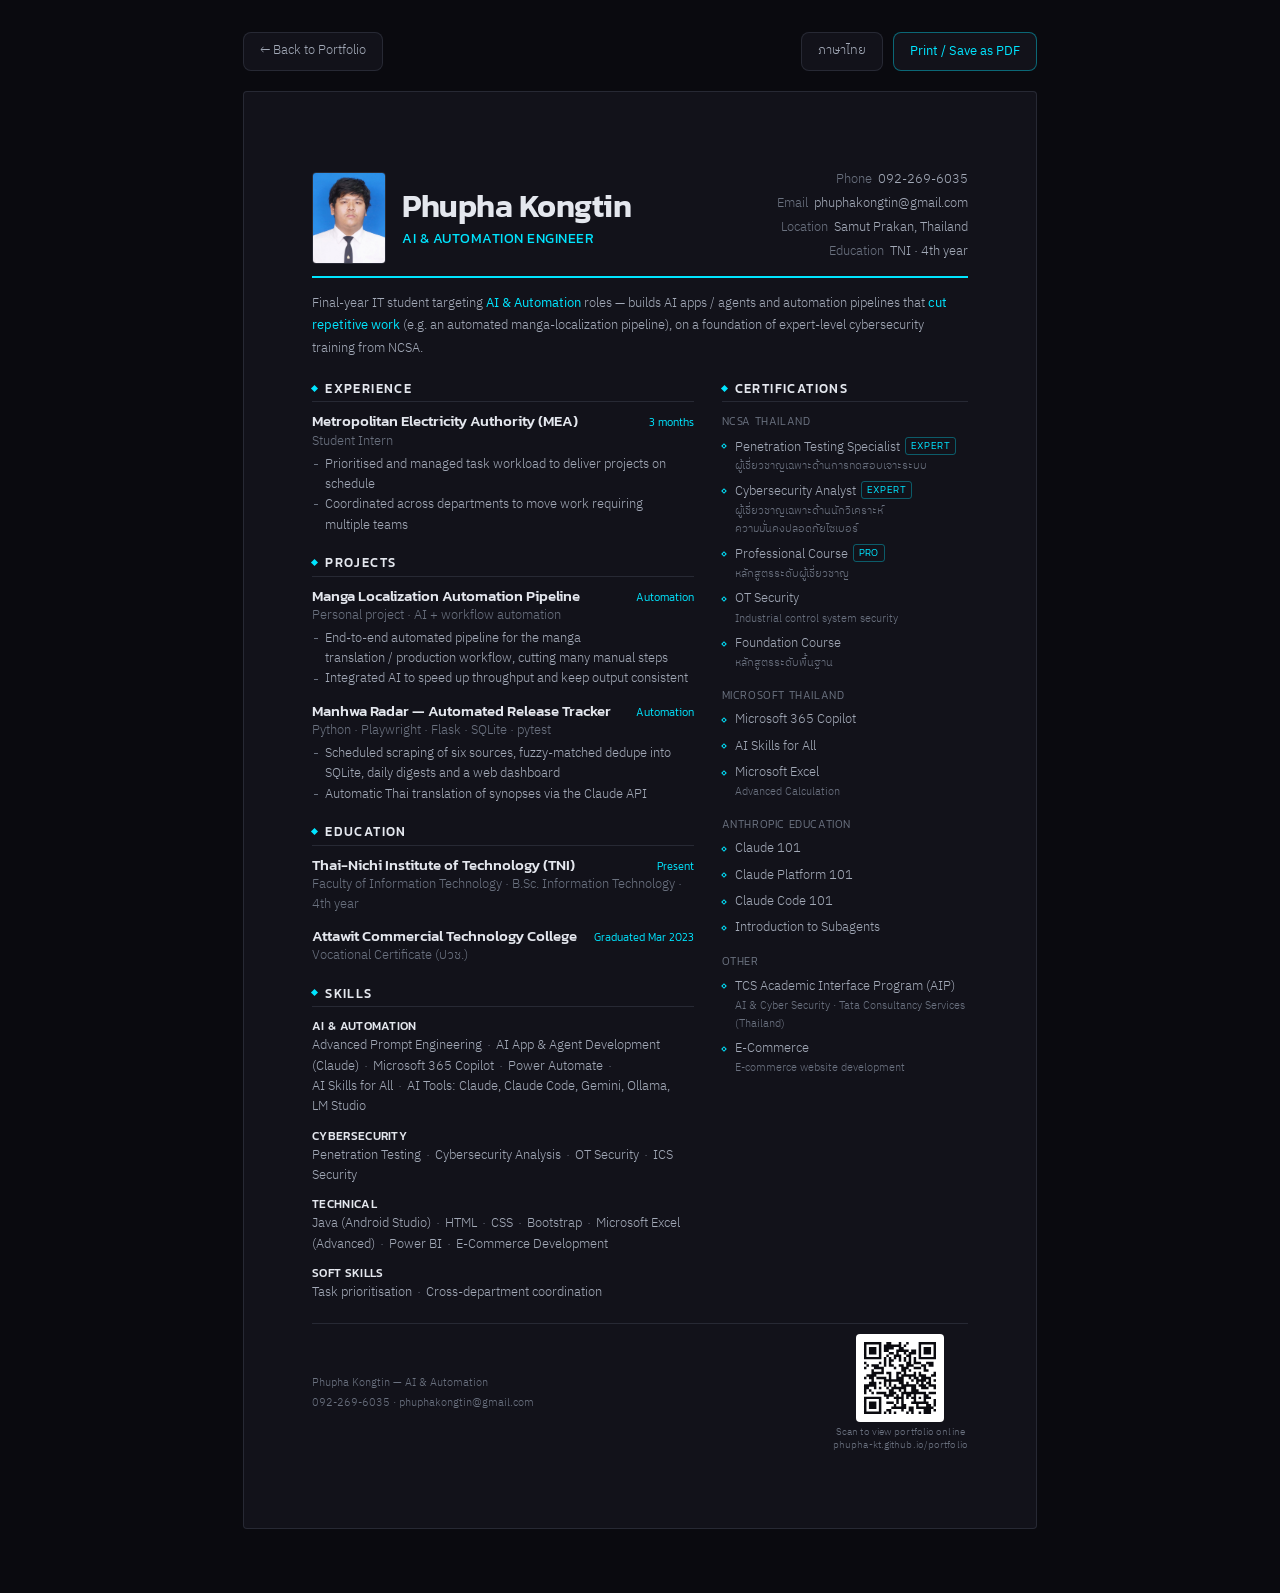
==== resume-en.html @ 97f351db "Fix awkward Thai/English line breaks across site and resumes Chrome's Thai line breaking split words" ====
<!DOCTYPE html>
<html lang="en">
<head>
  <meta charset="UTF-8" />
  <meta name="viewport" content="width=device-width, initial-scale=1.0" />

  <title>Resume — Phupha Kongtin | AI &amp; Automation</title>
  <meta name="description" content="Resume of Phupha Kongtin, Information Technology student at Thai-Nichi Institute of Technology — AI &amp; automation, with expert-level cybersecurity training from NCSA." />
  <meta name="theme-color" content="#0a0a0f" />

  <link rel="icon" href="data:image/svg+xml,%3Csvg xmlns='http://www.w3.org/2000/svg' viewBox='0 0 32 32'%3E%3Cpolygon points='16,2 29,9.5 29,24.5 16,30 3,24.5 3,9.5' fill='none' stroke='%2300e5ff' stroke-width='2.5'/%3E%3Ccircle cx='16' cy='16' r='4' fill='%2300e5ff'/%3E%3C/svg%3E" />

  <link rel="preconnect" href="https://fonts.googleapis.com" />
  <link rel="preconnect" href="https://fonts.gstatic.com" crossorigin />
  <link href="https://fonts.googleapis.com/css2?family=Kanit:wght@300;400;500;600&family=IBM+Plex+Sans+Thai:wght@300;400;500;600&display=swap" rel="stylesheet" />

  <link rel="stylesheet" href="resume.css" />
</head>
<body>

  <!-- Screen-only controls; hidden when printing -->
  <div class="toolbar no-print">
    <a href="index.html" class="tool-btn toolbar-spacer">← Back to Portfolio</a>
    <a href="resume.html" class="tool-btn">ภาษาไทย</a>
    <button class="tool-btn primary" onclick="window.print()">Print / Save as PDF</button>
  </div>

  <article class="sheet">

    <!-- ===================== HEADER ===================== -->
    <header class="r-head">
      <div class="r-head-id">
        <img class="r-photo" src="profile.jpg" alt="Phupha Kongtin" width="800" height="1059" />
        <div>
          <h1 class="r-name">Phupha Kongtin</h1>
          <p class="r-title">AI &amp; AUTOMATION ENGINEER</p>
        </div>
      </div>
      <ul class="r-contact">
        <li><span class="label">Phone</span><a href="tel:+66922696035">092-269-6035</a></li>
        <li><span class="label">Email</span><a href="mailto:phuphakongtin@gmail.com">phuphakongtin@gmail.com</a></li>
        <li><span class="label">Location</span>Samut Prakan, Thailand</li>
        <li><span class="label">Education</span>TNI&nbsp;· <span class="nw">4th year</span></li>
      </ul>
    </header>

    <p class="r-summary">
      Final-year IT student targeting <em><span class="nw">AI &amp; Automation</span></em> roles&nbsp;— builds <span class="nw">AI apps / agents</span>
      and automation pipelines that <em>cut repetitive work</em> (e.g. an automated
      <span class="nw">manga-localization</span> pipeline), on a foundation of <span class="nw">expert-level</span> cybersecurity training <span class="nw">from NCSA.</span>
    </p>

    <div class="r-body">

      <!-- ===================== MAIN COLUMN ===================== -->
      <div class="r-main">

        <section>
          <h2 class="r-h2">Experience</h2>
          <div class="entry">
            <div class="entry-top">
              <h3 class="entry-org">Metropolitan Electricity <span class="nw">Authority (MEA)</span></h3>
              <span class="entry-when">3 months</span>
            </div>
            <p class="entry-role">Student Intern</p>
            <ul class="entry-desc">
              <li>Prioritised and managed task workload to deliver projects on schedule</li>
              <li>Coordinated across departments to move work requiring <span class="nw">multiple teams</span></li>
            </ul>
          </div>
        </section>

        <section>
          <h2 class="r-h2">Projects</h2>
          <div class="entry r-proj">
            <div class="entry-top">
              <h3 class="entry-org">Manga Localization Automation Pipeline</h3>
              <span class="entry-when">Automation</span>
            </div>
            <p class="entry-role">Personal project&nbsp;· AI + workflow automation</p>
            <ul class="entry-desc">
              <li>End-to-end automated pipeline for the manga <span class="nw">translation / production</span> workflow, cutting many <span class="nw">manual steps</span></li>
              <li>Integrated AI to speed up throughput and keep output consistent</li>
            </ul>
          </div>
          <div class="entry r-proj">
            <div class="entry-top">
              <h3 class="entry-org">Manhwa Radar&nbsp;— Automated Release Tracker</h3>
              <span class="entry-when">Automation</span>
            </div>
            <p class="entry-role">Python&nbsp;· Playwright&nbsp;· Flask&nbsp;· SQLite&nbsp;· pytest</p>
            <ul class="entry-desc">
              <li>Scheduled scraping of six sources, <span class="nw">fuzzy-matched</span> dedupe into SQLite, daily digests and a web dashboard</li>
              <li>Automatic Thai translation of synopses via the <span class="nw">Claude API</span></li>
            </ul>
          </div>
        </section>

        <section>
          <h2 class="r-h2">Education</h2>
          <div class="entry">
            <div class="entry-top">
              <h3 class="entry-org">Thai-Nichi Institute of <span class="nw">Technology (TNI)</span></h3>
              <span class="entry-when">Present</span>
            </div>
            <p class="entry-role">Faculty of Information Technology&nbsp;· B.Sc. Information Technology&nbsp;· <span class="nw">4th year</span></p>
          </div>
          <div class="entry">
            <div class="entry-top">
              <h3 class="entry-org">Attawit Commercial Technology College</h3>
              <span class="entry-when">Graduated Mar 2023</span>
            </div>
            <p class="entry-role">Vocational Certificate (ปวช.)</p>
          </div>
        </section>

        <section>
          <h2 class="r-h2">Skills</h2>

          <div class="skill-row">
            <p class="skill-name">AI &amp; AUTOMATION</p>
            <p class="skill-list">
              Advanced Prompt Engineering<span class="sep">·</span><wbr><span class="nw">AI App &amp; Agent Development</span> (Claude)<span class="sep">·</span><wbr><span class="nw">Microsoft 365 Copilot</span><span class="sep">·</span><wbr><span class="nw">Power Automate</span><span class="sep">·</span><wbr><span class="nw">AI Skills for All</span><span class="sep">·</span><wbr>AI Tools: Claude, <span class="nw">Claude Code</span>, Gemini, Ollama, <span class="nw">LM Studio</span>
            </p>
          </div>

          <div class="skill-row">
            <p class="skill-name">CYBERSECURITY</p>
            <p class="skill-list">
              Penetration Testing<span class="sep">·</span><wbr>Cybersecurity Analysis<span class="sep">·</span><wbr>OT Security<span class="sep">·</span><wbr>ICS Security
            </p>
          </div>

          <div class="skill-row">
            <p class="skill-name">TECHNICAL</p>
            <p class="skill-list">
              Java (<span class="nw">Android Studio</span>)<span class="sep">·</span><wbr>HTML<span class="sep">·</span><wbr>CSS<span class="sep">·</span><wbr>Bootstrap<span class="sep">·</span><wbr>Microsoft Excel (Advanced)<span class="sep">·</span><wbr><span class="nw">Power BI</span><span class="sep">·</span><wbr><span class="nw">E-Commerce</span> Development
            </p>
          </div>

          <div class="skill-row">
            <p class="skill-name">SOFT SKILLS</p>
            <p class="skill-list">
              Task prioritisation<span class="sep">·</span><wbr>Cross-department coordination
            </p>
          </div>
        </section>

      </div>

      <!-- ===================== SIDE COLUMN ===================== -->
      <div class="r-side">

        <section>
          <h2 class="r-h2">Certifications</h2>

          <div class="cert-block">
            <p class="cert-issuer">NCSA Thailand</p>
            <p class="cert-item">
              Penetration Testing Specialist<span class="lvl">EXPERT</span>
              <span class="sub">ผู้เชี่ยวชาญเฉพาะด้านการ<span class="nw">ทดสอบเจาะระบบ</span></span>
            </p>
            <p class="cert-item">
              Cybersecurity Analyst<span class="lvl">EXPERT</span>
              <span class="sub">ผู้เชี่ยวชาญเฉพาะด้านนักวิเคราะห์<span class="nw">ความมั่นคงปลอดภัยไซเบอร์</span></span>
            </p>
            <p class="cert-item">
              Professional Course<span class="lvl">PRO</span>
              <span class="sub">หลักสูตรระดับผู้เชี่ยวชาญ</span>
            </p>
            <p class="cert-item">
              OT Security
              <span class="sub">Industrial control system security</span>
            </p>
            <p class="cert-item">
              Foundation Course
              <span class="sub">หลักสูตรระดับพื้นฐาน</span>
            </p>
          </div>

          <div class="cert-block">
            <p class="cert-issuer">Microsoft Thailand</p>
            <p class="cert-item">
              <span class="nw">Microsoft 365 Copilot</span>
            </p>
            <p class="cert-item">
              <span class="nw">AI Skills for All</span>
            </p>
            <p class="cert-item">
              Microsoft Excel
              <span class="sub">Advanced Calculation</span>
            </p>
          </div>

          <div class="cert-block">
            <p class="cert-issuer">Anthropic Education</p>
            <p class="cert-item">Claude 101</p>
            <p class="cert-item">Claude Platform 101</p>
            <p class="cert-item"><span class="nw">Claude Code</span> 101</p>
            <p class="cert-item"><span class="nw">Introduction to Subagents</span></p>
          </div>

          <div class="cert-block">
            <p class="cert-issuer">Other</p>
            <p class="cert-item">
              TCS Academic Interface Program (AIP)
              <span class="sub"><span class="nw">AI &amp; Cyber Security&nbsp;·</span> Tata Consultancy Services (Thailand)</span>
            </p>
            <p class="cert-item">
              <span class="nw">E-Commerce</span>
              <span class="sub">E-commerce website development</span>
            </p>
          </div>
        </section>

      </div>
    </div>

    <footer class="r-foot">
      <div class="r-foot-info">
        <span>Phupha Kongtin&nbsp;— <span class="nw">AI &amp; Automation</span></span>
        <span>092-269-6035&nbsp;· phuphakongtin@gmail.com</span>
      </div>
      <figure class="r-qr">
        <img src="qr.svg" alt="QR code to online portfolio" width="88" height="88" />
        <figcaption>Scan to view portfolio online<br />phupha-kt.github.io/portfolio</figcaption>
      </figure>
    </footer>

  </article>

</body>
</html>
---- resume.css ----
/* ============================================================
   PHUPHA KONGTHIN — Resume
   Screen: dark, matches the portfolio.
   Print:  light A4, ink-frugal, one page.
   Shared by resume.html (TH) and resume-en.html (EN).
   ============================================================ */

:root {
  --bg-0: #0a0a0f;
  --bg-1: #12121a;
  --line: rgba(148, 163, 184, 0.16);
  --text-hi: #e4e7ee;
  --text-mid: #a3aab8;
  --text-low: #6b7280;
  --accent: #00e5ff;

  --font-display: "Kanit", sans-serif;
  --font-body: "IBM Plex Sans Thai", sans-serif;

  --sheet-pad: 20mm 18mm;
}

*, *::before, *::after { box-sizing: border-box; margin: 0; padding: 0; }

body {
  background: var(--bg-0);
  color: var(--text-mid);
  font-family: var(--font-body);
  font-size: 10.5pt;
  line-height: 1.6;
  font-weight: 300;
  padding: 32px 16px 64px;
}

h1, h2, h3 { font-family: var(--font-display); color: var(--text-hi); line-height: 1.25; font-weight: 500; }
a { color: inherit; text-decoration: none; }
ul { list-style: none; }
strong { color: var(--text-hi); font-weight: 500; }

/* ---------- Toolbar (screen only) ---------- */
.toolbar {
  width: min(210mm, 100%);
  margin: 0 auto 20px;
  display: flex;
  gap: 10px;
  flex-wrap: wrap;
  align-items: center;
  justify-content: flex-end;
}
.tool-btn {
  font-family: var(--font-body);
  font-size: 9.5pt;
  color: var(--text-mid);
  background: var(--bg-1);
  border: 1px solid var(--line);
  border-radius: 8px;
  padding: 8px 16px;
  cursor: pointer;
  transition: color 200ms, border-color 200ms, background 200ms;
}
.tool-btn:hover { color: var(--text-hi); border-color: rgba(0, 229, 255, 0.4); }
.tool-btn.primary {
  color: var(--accent);
  border-color: rgba(0, 229, 255, 0.4);
}
.tool-btn.primary:hover { background: rgba(0, 229, 255, 0.1); }
.toolbar-spacer { margin-right: auto; }

/* ---------- The sheet ---------- */
/* Keep Thai phrases intact — the browser's Thai line breaking can split words. */
.nw { white-space: nowrap; }

.sheet {
  width: min(210mm, 100%);
  min-height: 297mm;
  margin: 0 auto;
  padding: var(--sheet-pad);
  background: var(--bg-1);
  border: 1px solid var(--line);
  border-radius: 4px;
}

/* ---------- Header ---------- */
.r-head {
  display: flex;
  justify-content: space-between;
  align-items: flex-end;
  gap: 16px;
  flex-wrap: wrap;
  padding-bottom: 12px;
  border-bottom: 2px solid var(--accent);
}
.r-head-id { display: flex; align-items: center; gap: 16px; }
.r-photo {
  width: 74px;
  height: 92px;
  object-fit: cover;
  object-position: center 18%;
  border-radius: 4px;
  border: 1px solid var(--line);
  flex: none;
}
.r-name { font-size: 24pt; font-weight: 600; letter-spacing: -0.5px; }
.r-title {
  font-family: var(--font-display);
  font-size: 10.5pt;
  color: var(--accent);
  font-weight: 400;
  letter-spacing: 0.5px;
  margin-top: 2px;
}
.r-contact { font-size: 9.5pt; text-align: right; line-height: 1.9; }
.r-contact li { white-space: nowrap; }
.r-contact .label { color: var(--text-low); margin-right: 6px; }

/* ---------- Summary ---------- */
.r-summary {
  margin-top: 14px;
  font-size: 10pt;
  line-height: 1.7;
}
.r-summary em { color: var(--accent); font-style: normal; font-weight: 400; }

/* ---------- Body grid ---------- */
.r-body {
  display: grid;
  grid-template-columns: 1.55fr 1fr;
  gap: 0 28px;
  margin-top: 20px;
}
.r-main > section + section,
.r-side > section + section { margin-top: 18px; }

/* ---------- Section headings ---------- */
.r-h2 {
  font-size: 10pt;
  letter-spacing: 1.4px;
  text-transform: uppercase;
  color: var(--text-hi);
  padding-bottom: 5px;
  margin-bottom: 10px;
  border-bottom: 1px solid var(--line);
  display: flex;
  align-items: center;
  gap: 8px;
}
.r-h2::before {
  content: "";
  width: 5px;
  height: 5px;
  background: var(--accent);
  transform: rotate(45deg);
  flex: none;
}

/* ---------- Entries (experience / education) ---------- */
.entry + .entry { margin-top: 12px; }
.entry-top {
  display: flex;
  justify-content: space-between;
  align-items: baseline;
  gap: 12px;
}
.entry-org { font-size: 11pt; font-weight: 500; }
.entry-when {
  font-size: 8.5pt;
  color: var(--accent);
  white-space: nowrap;
  font-family: var(--font-display);
}
.entry-role { font-size: 9.5pt; color: var(--text-low); }
.entry-desc { font-size: 9.5pt; margin-top: 3px; }
.entry-desc li { padding-left: 13px; position: relative; }
.entry-desc li::before {
  content: "";
  position: absolute;
  left: 2px;
  top: 0.72em;
  width: 4px;
  height: 1px;
  background: var(--text-low);
}

/* ---------- Project demo link ---------- */
.r-proj-link {
  display: inline-block;
  margin-top: 3px;
  font-size: 9pt;
  color: var(--accent);
  font-family: var(--font-display);
  letter-spacing: 0.02em;
}
.r-proj-link::before { content: "▶ "; font-size: 0.85em; }

/* ---------- Skills ---------- */
.skill-row + .skill-row { margin-top: 9px; }
.skill-name {
  font-family: var(--font-display);
  font-size: 9pt;
  color: var(--text-hi);
  font-weight: 500;
  letter-spacing: 0.3px;
}
.skill-list { font-size: 9.5pt; color: var(--text-mid); }
.skill-list .sep { color: var(--text-low); margin: 0 5px; }

/* ---------- Certifications ---------- */
.cert-block + .cert-block { margin-top: 14px; }
.cert-issuer {
  font-family: var(--font-display);
  font-size: 8.5pt;
  color: var(--text-low);
  letter-spacing: 0.6px;
  text-transform: uppercase;
  margin-bottom: 6px;
}
.cert-item { font-size: 9.5pt; padding-left: 13px; position: relative; }
.cert-item + .cert-item { margin-top: 6px; }
.cert-item::before {
  content: "";
  position: absolute;
  left: 0;
  top: 0.62em;
  width: 4px;
  height: 4px;
  border: 1px solid var(--accent);
  transform: rotate(45deg);
}
.cert-item .lvl {
  display: inline-block;
  font-family: var(--font-display);
  font-size: 7.5pt;
  color: var(--accent);
  border: 1px solid rgba(0, 229, 255, 0.35);
  border-radius: 3px;
  padding: 0 5px;
  margin-left: 5px;
  vertical-align: 1.5px;
  letter-spacing: 0.4px;
}
.cert-item .sub { display: block; font-size: 8.5pt; color: var(--text-low); }

/* ---------- Footer note ---------- */
.r-foot {
  margin-top: 20px;
  padding-top: 10px;
  border-top: 1px solid var(--line);
  font-size: 8.5pt;
  color: var(--text-low);
  display: flex;
  justify-content: space-between;
  align-items: center;
  gap: 12px;
  flex-wrap: wrap;
}
.r-foot-info { display: flex; flex-direction: column; gap: 2px; }

/* QR block: scan to open the live portfolio */
.r-qr {
  display: flex;
  flex-direction: column;
  align-items: center;
  gap: 4px;
  text-align: center;
}
.r-qr img {
  width: 88px;
  height: 88px;
  background: #fff;
  padding: 3px;
  border-radius: 4px;
}
.r-qr figcaption {
  font-size: 7.5pt;
  line-height: 1.3;
  color: var(--text-low);
  letter-spacing: 0.01em;
}

/* ============================================================
   Narrow screens: stack the two columns
   ============================================================ */
@media (max-width: 700px) {
  body { padding: 20px 12px 48px; font-size: 11pt; }
  :root { --sheet-pad: 24px 20px; }
  /* Keep Thai phrases intact — the browser's Thai line breaking can split words. */
.nw { white-space: nowrap; }

.sheet { min-height: 0; }
  .r-body { grid-template-columns: 1fr; gap: 0; }
  .r-side { margin-top: 18px; }
  .r-contact { text-align: left; }
  .toolbar { justify-content: stretch; }
  .toolbar-spacer { display: none; }
  .tool-btn { flex: 1; }
}

/* ============================================================
   PRINT — A4, light, one page
   ============================================================ */
@page {
  size: A4;
  margin: 13mm 14mm;
}

@media print {
  /* Force the light palette; keep the accent as a print-safe teal */
  :root {
    --bg-0: #ffffff;
    --bg-1: #ffffff;
    --line: #d4d8e0;
    --text-hi: #111318;
    --text-mid: #33383f;
    --text-low: #6b7280;
    --accent: #0088a8;
  }

  html, body { background: #fff; }
  body {
    padding: 0;
    font-size: 10.3pt;
    line-height: 1.53;
    -webkit-print-color-adjust: exact;
    print-color-adjust: exact;
  }

  .toolbar, .no-print { display: none !important; }

  /* Keep Thai phrases intact — the browser's Thai line breaking can split words. */
.nw { white-space: nowrap; }

.sheet {
    width: auto;
    min-height: 0;
    margin: 0;
    padding: 0;
    border: 0;
    border-radius: 0;
    background: #fff;
  }

  /* Vertical rhythm tuned so the content fills one A4 page without spilling.
     Measured at the true A4 printable width (182mm), where text wraps more
     than on a wide screen — keep a few mm of headroom. */
  .r-head { padding-bottom: 11px; }
  .r-photo { width: 76px; height: 95px; }
  .r-name { font-size: 23pt; }
  .r-title { font-size: 10pt; }
  .r-contact { font-size: 9pt; line-height: 1.75; }
  .r-summary { font-size: 9.3pt; margin-top: 8px; line-height: 1.45; }
  .r-body { margin-top: 10px; gap: 0 22px; }
  .r-main > section + section,
  .r-side > section + section { margin-top: 8px; }
  .r-h2 { font-size: 9.5pt; padding-bottom: 4px; margin-bottom: 7px; }
  .entry + .entry { margin-top: 7px; }
  .entry-org { font-size: 11pt; }
  .entry-role { font-size: 9pt; }
  .entry-desc, .skill-list, .cert-item { font-size: 9.3pt; }
  .entry-desc { margin-top: 3px; line-height: 1.35; }
  .entry-when { font-size: 8.5pt; }
  .skill-name { font-size: 9pt; }
  .skill-list { line-height: 1.35; }
  .cert-issuer { font-size: 8.5pt; margin-bottom: 5px; }
  .cert-item { line-height: 1.3; }
  .cert-item .sub { font-size: 8.5pt; }
  .cert-item + .cert-item { margin-top: 4px; }
  .cert-block + .cert-block { margin-top: 7px; }
  .skill-row + .skill-row { margin-top: 6px; }
  .r-proj + .r-proj { margin-top: 8px; }
  .r-foot { margin-top: 14px; padding-top: 9px; font-size: 8.5pt; }
  .r-qr img { width: 22mm; height: 22mm; padding: 0; }
  .r-qr figcaption { font-size: 7pt; }

  /* Never split an entry or a heading across pages */
  .entry, .cert-item, .skill-row { break-inside: avoid; }
  .r-h2 { break-after: avoid; }
  section { break-inside: avoid-page; }

  a { color: inherit; }
}
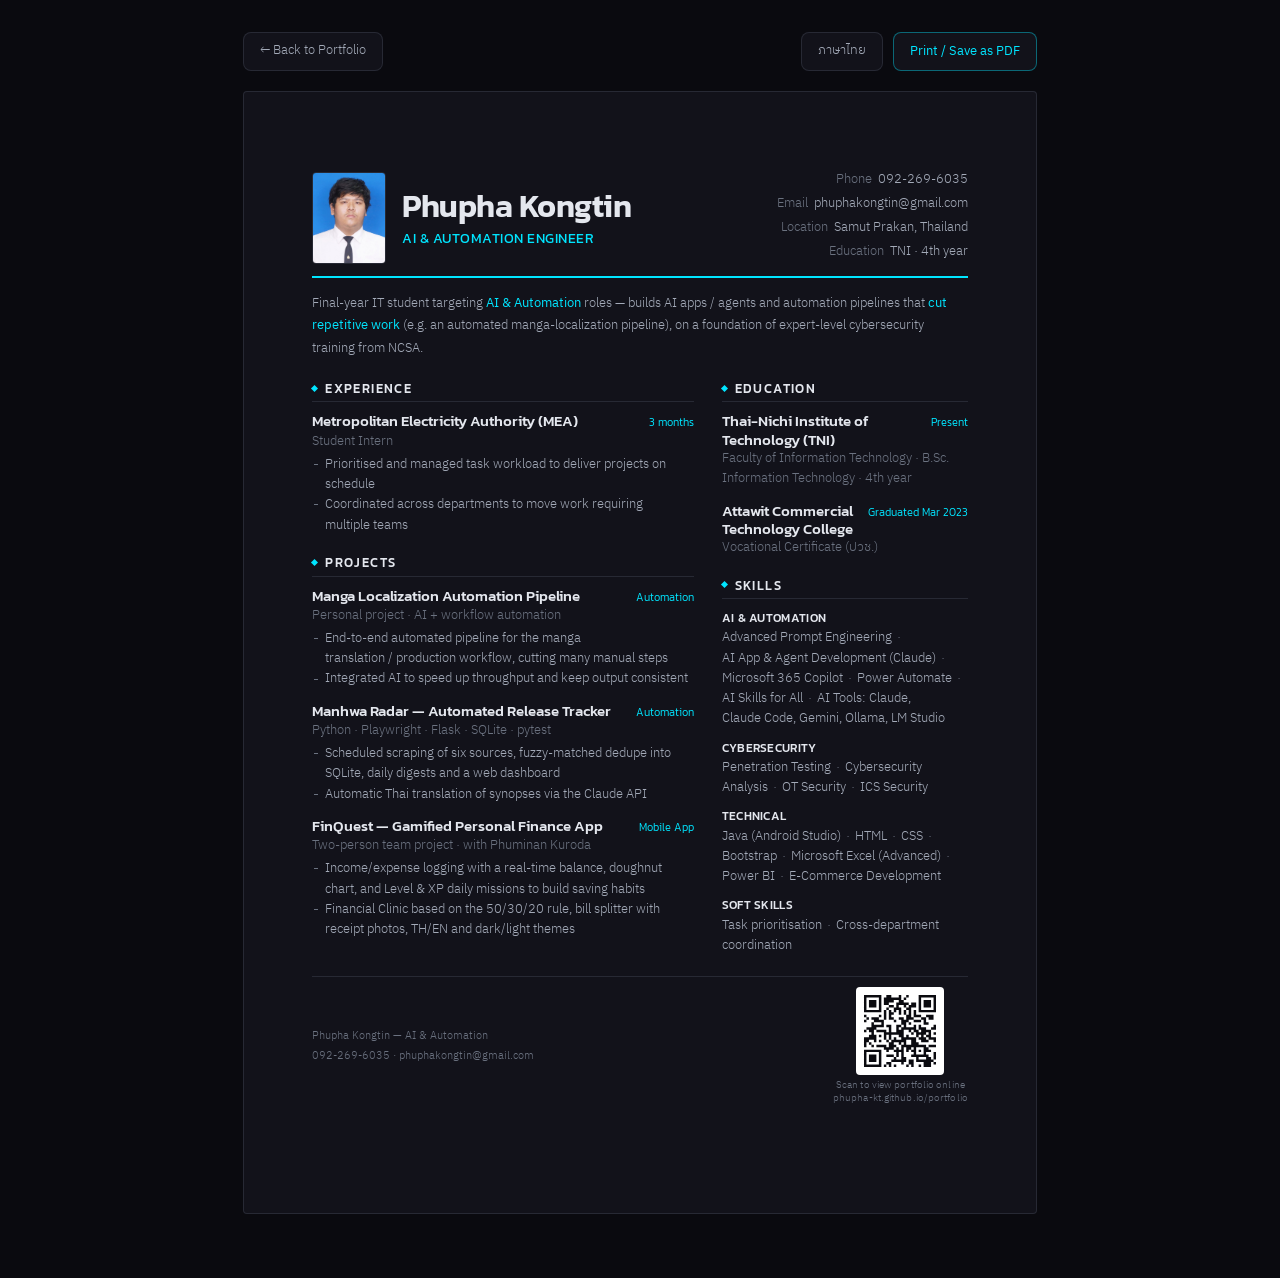
==== commit 4d595aab: "Add FinQuest project; drop certifications from resumes - New project card for FinQuest (two-person g" ====
--- a/resume-en.html
+++ b/resume-en.html
@@ -94,7 +94,23 @@
               <li>Automatic Thai translation of synopses via the <span class="nw">Claude API</span></li>
             </ul>
           </div>
+          <div class="entry r-proj">
+            <div class="entry-top">
+              <h3 class="entry-org">FinQuest&nbsp;— Gamified Personal Finance App</h3>
+              <span class="entry-when">Mobile App</span>
+            </div>
+            <p class="entry-role">Two-person team project&nbsp;· with Phuminan Kuroda</p>
+            <ul class="entry-desc">
+              <li>Income/expense logging with a real-time balance, doughnut chart, and <span class="nw">Level &amp; XP</span> daily missions to build saving habits</li>
+              <li>Financial Clinic based on the 50/30/20 rule, bill splitter with receipt photos, TH/EN and dark/light themes</li>
+            </ul>
+          </div>
         </section>
+
+      </div>
+
+      <!-- ===================== SIDE COLUMN ===================== -->
+      <div class="r-side">
 
         <section>
           <h2 class="r-h2">Education</h2>
@@ -113,7 +129,6 @@
             <p class="entry-role">Vocational Certificate (ปวช.)</p>
           </div>
         </section>
-
         <section>
           <h2 class="r-h2">Skills</h2>
 
@@ -147,73 +162,6 @@
         </section>
 
       </div>
-
-      <!-- ===================== SIDE COLUMN ===================== -->
-      <div class="r-side">
-
-        <section>
-          <h2 class="r-h2">Certifications</h2>
-
-          <div class="cert-block">
-            <p class="cert-issuer">NCSA Thailand</p>
-            <p class="cert-item">
-              Penetration Testing Specialist<span class="lvl">EXPERT</span>
-              <span class="sub">ผู้เชี่ยวชาญเฉพาะด้านการ<span class="nw">ทดสอบเจาะระบบ</span></span>
-            </p>
-            <p class="cert-item">
-              Cybersecurity Analyst<span class="lvl">EXPERT</span>
-              <span class="sub">ผู้เชี่ยวชาญเฉพาะด้านนักวิเคราะห์<span class="nw">ความมั่นคงปลอดภัยไซเบอร์</span></span>
-            </p>
-            <p class="cert-item">
-              Professional Course<span class="lvl">PRO</span>
-              <span class="sub">หลักสูตรระดับผู้เชี่ยวชาญ</span>
-            </p>
-            <p class="cert-item">
-              OT Security
-              <span class="sub">Industrial control system security</span>
-            </p>
-            <p class="cert-item">
-              Foundation Course
-              <span class="sub">หลักสูตรระดับพื้นฐาน</span>
-            </p>
-          </div>
-
-          <div class="cert-block">
-            <p class="cert-issuer">Microsoft Thailand</p>
-            <p class="cert-item">
-              <span class="nw">Microsoft 365 Copilot</span>
-            </p>
-            <p class="cert-item">
-              <span class="nw">AI Skills for All</span>
-            </p>
-            <p class="cert-item">
-              Microsoft Excel
-              <span class="sub">Advanced Calculation</span>
-            </p>
-          </div>
-
-          <div class="cert-block">
-            <p class="cert-issuer">Anthropic Education</p>
-            <p class="cert-item">Claude 101</p>
-            <p class="cert-item">Claude Platform 101</p>
-            <p class="cert-item"><span class="nw">Claude Code</span> 101</p>
-            <p class="cert-item"><span class="nw">Introduction to Subagents</span></p>
-          </div>
-
-          <div class="cert-block">
-            <p class="cert-issuer">Other</p>
-            <p class="cert-item">
-              TCS Academic Interface Program (AIP)
-              <span class="sub"><span class="nw">AI &amp; Cyber Security&nbsp;·</span> Tata Consultancy Services (Thailand)</span>
-            </p>
-            <p class="cert-item">
-              <span class="nw">E-Commerce</span>
-              <span class="sub">E-commerce website development</span>
-            </p>
-          </div>
-        </section>
-
-      </div>
     </div>
 
     <footer class="r-foot">
--- a/resume.css
+++ b/resume.css
@@ -203,42 +203,6 @@
 }
 .skill-list { font-size: 9.5pt; color: var(--text-mid); }
 .skill-list .sep { color: var(--text-low); margin: 0 5px; }
-
-/* ---------- Certifications ---------- */
-.cert-block + .cert-block { margin-top: 14px; }
-.cert-issuer {
-  font-family: var(--font-display);
-  font-size: 8.5pt;
-  color: var(--text-low);
-  letter-spacing: 0.6px;
-  text-transform: uppercase;
-  margin-bottom: 6px;
-}
-.cert-item { font-size: 9.5pt; padding-left: 13px; position: relative; }
-.cert-item + .cert-item { margin-top: 6px; }
-.cert-item::before {
-  content: "";
-  position: absolute;
-  left: 0;
-  top: 0.62em;
-  width: 4px;
-  height: 4px;
-  border: 1px solid var(--accent);
-  transform: rotate(45deg);
-}
-.cert-item .lvl {
-  display: inline-block;
-  font-family: var(--font-display);
-  font-size: 7.5pt;
-  color: var(--accent);
-  border: 1px solid rgba(0, 229, 255, 0.35);
-  border-radius: 3px;
-  padding: 0 5px;
-  margin-left: 5px;
-  vertical-align: 1.5px;
-  letter-spacing: 0.4px;
-}
-.cert-item .sub { display: block; font-size: 8.5pt; color: var(--text-low); }
 
 /* ---------- Footer note ---------- */
 .r-foot {
@@ -355,16 +319,11 @@
   .entry + .entry { margin-top: 7px; }
   .entry-org { font-size: 11pt; }
   .entry-role { font-size: 9pt; }
-  .entry-desc, .skill-list, .cert-item { font-size: 9.3pt; }
+  .entry-desc, .skill-list { font-size: 9.3pt; }
   .entry-desc { margin-top: 3px; line-height: 1.35; }
   .entry-when { font-size: 8.5pt; }
   .skill-name { font-size: 9pt; }
   .skill-list { line-height: 1.35; }
-  .cert-issuer { font-size: 8.5pt; margin-bottom: 5px; }
-  .cert-item { line-height: 1.3; }
-  .cert-item .sub { font-size: 8.5pt; }
-  .cert-item + .cert-item { margin-top: 4px; }
-  .cert-block + .cert-block { margin-top: 7px; }
   .skill-row + .skill-row { margin-top: 6px; }
   .r-proj + .r-proj { margin-top: 8px; }
   .r-foot { margin-top: 14px; padding-top: 9px; font-size: 8.5pt; }
@@ -372,7 +331,7 @@
   .r-qr figcaption { font-size: 7pt; }
 
   /* Never split an entry or a heading across pages */
-  .entry, .cert-item, .skill-row { break-inside: avoid; }
+  .entry, .skill-row { break-inside: avoid; }
   .r-h2 { break-after: avoid; }
   section { break-inside: avoid-page; }
 
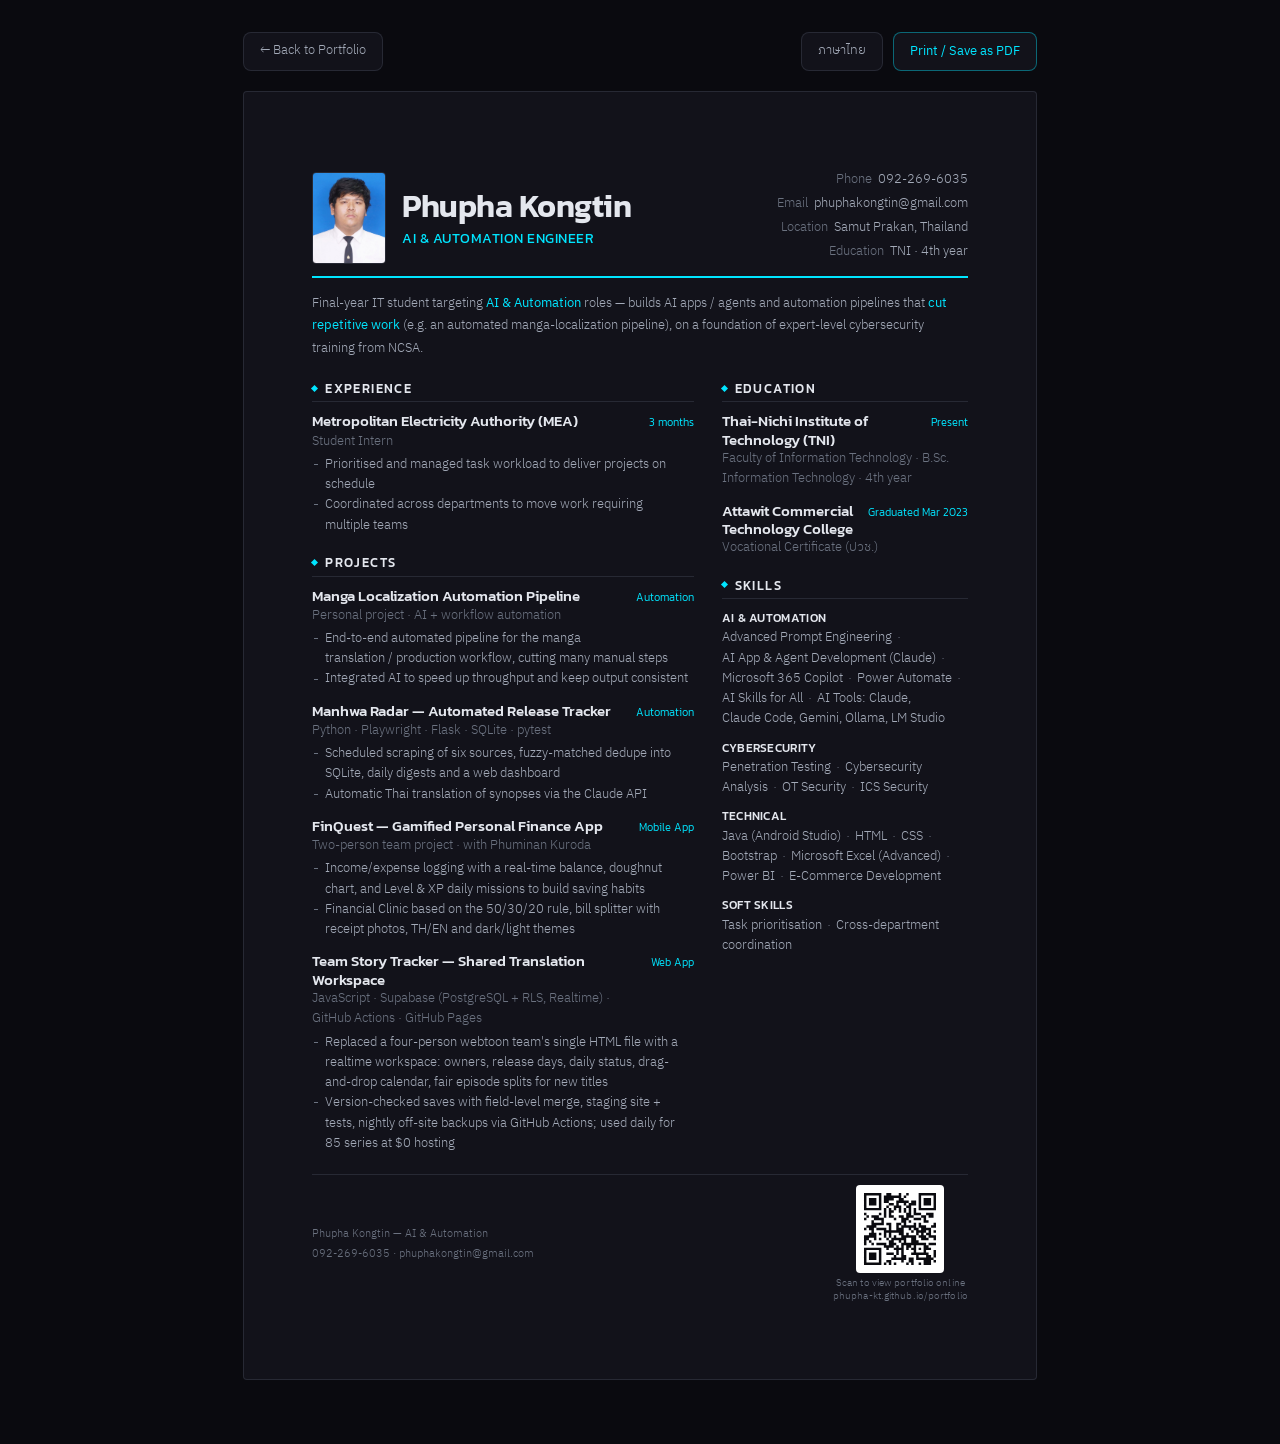
==== commit 1702bcee: "Add Team Story Tracker project - Project card with a 720p demo video (7 MB, preload=none), metrics  " ====
--- a/resume-en.html
+++ b/resume-en.html
@@ -105,6 +105,17 @@
               <li>Financial Clinic based on the 50/30/20 rule, bill splitter with receipt photos, TH/EN and dark/light themes</li>
             </ul>
           </div>
+          <div class="entry r-proj">
+            <div class="entry-top">
+              <h3 class="entry-org">Team Story Tracker&nbsp;— Shared Translation Workspace</h3>
+              <span class="entry-when">Web App</span>
+            </div>
+            <p class="entry-role">JavaScript&nbsp;· Supabase (PostgreSQL + <span class="nw">RLS</span>, Realtime)&nbsp;· <span class="nw">GitHub Actions</span>&nbsp;· <span class="nw">GitHub Pages</span></p>
+            <ul class="entry-desc">
+              <li>Replaced a four-person webtoon team's single HTML file with a realtime workspace: owners, release days, daily status, drag-and-drop calendar, fair episode splits for new titles</li>
+              <li>Version-checked saves with field-level merge, staging site + tests, nightly off-site backups via GitHub Actions; used daily for 85 series at $0 hosting</li>
+            </ul>
+          </div>
         </section>
 
       </div>
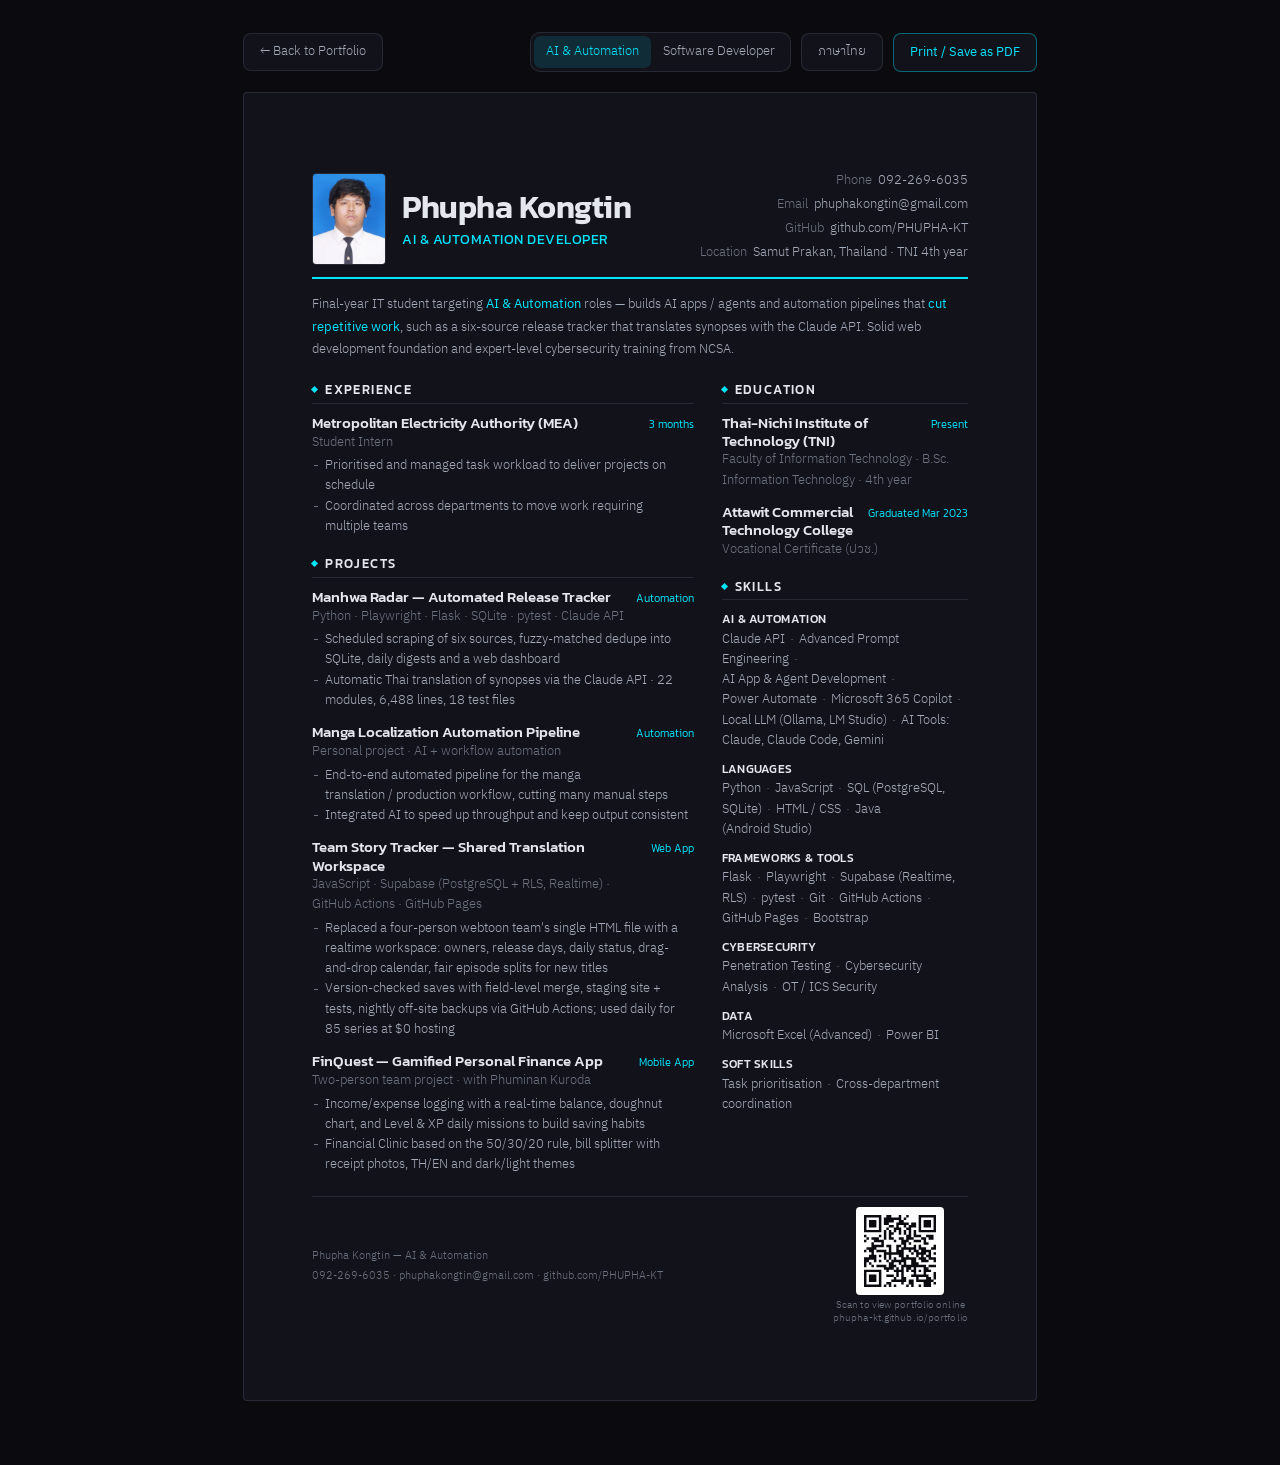
==== commit e25db1b4: "Resume: switchable AI & Automation / Software Developer tracks - One file per language with a track " ====
--- a/resume-en.html
+++ b/resume-en.html
@@ -1,11 +1,11 @@
 <!DOCTYPE html>
-<html lang="en">
+<html lang="en" data-track="ai">
 <head>
   <meta charset="UTF-8" />
   <meta name="viewport" content="width=device-width, initial-scale=1.0" />
 
   <title>Resume — Phupha Kongtin | AI &amp; Automation</title>
-  <meta name="description" content="Resume of Phupha Kongtin, Information Technology student at Thai-Nichi Institute of Technology — AI &amp; automation, with expert-level cybersecurity training from NCSA." />
+  <meta name="description" content="Resume of Phupha Kongtin, Information Technology student at Thai-Nichi Institute of Technology — AI &amp; automation and software development." />
   <meta name="theme-color" content="#0a0a0f" />
 
   <link rel="icon" href="data:image/svg+xml,%3Csvg xmlns='http://www.w3.org/2000/svg' viewBox='0 0 32 32'%3E%3Cpolygon points='16,2 29,9.5 29,24.5 16,30 3,24.5 3,9.5' fill='none' stroke='%2300e5ff' stroke-width='2.5'/%3E%3Ccircle cx='16' cy='16' r='4' fill='%2300e5ff'/%3E%3C/svg%3E" />
@@ -15,14 +15,19 @@
   <link href="https://fonts.googleapis.com/css2?family=Kanit:wght@300;400;500;600&family=IBM+Plex+Sans+Thai:wght@300;400;500;600&display=swap" rel="stylesheet" />
 
   <link rel="stylesheet" href="resume.css" />
+  <script src="resume-track.js"></script>
 </head>
 <body>
 
   <!-- Screen-only controls; hidden when printing -->
   <div class="toolbar no-print">
     <a href="index.html" class="tool-btn toolbar-spacer">← Back to Portfolio</a>
-    <a href="resume.html" class="tool-btn">ภาษาไทย</a>
-    <button class="tool-btn primary" onclick="window.print()">Print / Save as PDF</button>
+    <nav class="track-switch" aria-label="Choose a track">
+      <a href="?track=ai" data-track-link="ai">AI &amp; Automation</a>
+      <a href="?track=dev" data-track-link="dev">Software Developer</a>
+    </nav>
+    <a href="resume.html" class="tool-btn" data-keep-track>ภาษาไทย</a>
+    <button class="tool-btn primary" type="button" onclick="window.print()">Print / Save as PDF</button>
   </div>
 
   <article class="sheet">
@@ -33,21 +38,30 @@
         <img class="r-photo" src="profile.jpg" alt="Phupha Kongtin" width="800" height="1059" />
         <div>
           <h1 class="r-name">Phupha Kongtin</h1>
-          <p class="r-title">AI &amp; AUTOMATION ENGINEER</p>
+          <p class="r-title">
+            <span data-only="ai">AI &amp; AUTOMATION DEVELOPER</span>
+            <span data-only="dev">SOFTWARE DEVELOPER&nbsp;· WEB</span>
+          </p>
         </div>
       </div>
       <ul class="r-contact">
         <li><span class="label">Phone</span><a href="tel:+66922696035">092-269-6035</a></li>
         <li><span class="label">Email</span><a href="mailto:phuphakongtin@gmail.com">phuphakongtin@gmail.com</a></li>
-        <li><span class="label">Location</span>Samut Prakan, Thailand</li>
-        <li><span class="label">Education</span>TNI&nbsp;· <span class="nw">4th year</span></li>
+        <li><span class="label">GitHub</span><a href="https://github.com/PHUPHA-KT">github.com/PHUPHA-KT</a></li>
+        <li><span class="label">Location</span>Samut Prakan, Thailand&nbsp;· TNI <span class="nw">4th year</span></li>
       </ul>
     </header>
 
-    <p class="r-summary">
+    <p class="r-summary" data-only="ai">
       Final-year IT student targeting <em><span class="nw">AI &amp; Automation</span></em> roles&nbsp;— builds <span class="nw">AI apps / agents</span>
-      and automation pipelines that <em>cut repetitive work</em> (e.g. an automated
-      <span class="nw">manga-localization</span> pipeline), on a foundation of <span class="nw">expert-level</span> cybersecurity training <span class="nw">from NCSA.</span>
+      and automation pipelines that <em>cut repetitive work</em>, such as a six-source release tracker that translates
+      synopses with the <span class="nw">Claude API</span>. Solid web development foundation and <span class="nw">expert-level</span>
+      cybersecurity training <span class="nw">from NCSA.</span>
+    </p>
+    <p class="r-summary" data-only="dev">
+      Final-year IT student targeting <em><span class="nw">software development</span></em> roles&nbsp;— ships <em>web apps a team uses every day</em>
+      (realtime sync, <span class="nw">row-level security</span>, tests and CI-driven backups) and Python backends,
+      using AI tools deliberately to move faster. <span class="nw">Expert-level</span> cybersecurity training <span class="nw">from NCSA.</span>
     </p>
 
     <div class="r-body">
@@ -72,49 +86,56 @@
 
         <section>
           <h2 class="r-h2">Projects</h2>
-          <div class="entry r-proj">
-            <div class="entry-top">
-              <h3 class="entry-org">Manga Localization Automation Pipeline</h3>
-              <span class="entry-when">Automation</span>
-            </div>
-            <p class="entry-role">Personal project&nbsp;· AI + workflow automation</p>
-            <ul class="entry-desc">
-              <li>End-to-end automated pipeline for the manga <span class="nw">translation / production</span> workflow, cutting many <span class="nw">manual steps</span></li>
-              <li>Integrated AI to speed up throughput and keep output consistent</li>
-            </ul>
-          </div>
-          <div class="entry r-proj">
-            <div class="entry-top">
-              <h3 class="entry-org">Manhwa Radar&nbsp;— Automated Release Tracker</h3>
-              <span class="entry-when">Automation</span>
-            </div>
-            <p class="entry-role">Python&nbsp;· Playwright&nbsp;· Flask&nbsp;· SQLite&nbsp;· pytest</p>
-            <ul class="entry-desc">
-              <li>Scheduled scraping of six sources, <span class="nw">fuzzy-matched</span> dedupe into SQLite, daily digests and a web dashboard</li>
-              <li>Automatic Thai translation of synopses via the <span class="nw">Claude API</span></li>
-            </ul>
-          </div>
-          <div class="entry r-proj">
-            <div class="entry-top">
-              <h3 class="entry-org">FinQuest&nbsp;— Gamified Personal Finance App</h3>
-              <span class="entry-when">Mobile App</span>
-            </div>
-            <p class="entry-role">Two-person team project&nbsp;· with Phuminan Kuroda</p>
-            <ul class="entry-desc">
-              <li>Income/expense logging with a real-time balance, doughnut chart, and <span class="nw">Level &amp; XP</span> daily missions to build saving habits</li>
-              <li>Financial Clinic based on the 50/30/20 rule, bill splitter with receipt photos, TH/EN and dark/light themes</li>
-            </ul>
-          </div>
-          <div class="entry r-proj">
-            <div class="entry-top">
-              <h3 class="entry-org">Team Story Tracker&nbsp;— Shared Translation Workspace</h3>
-              <span class="entry-when">Web App</span>
-            </div>
-            <p class="entry-role">JavaScript&nbsp;· Supabase (PostgreSQL + <span class="nw">RLS</span>, Realtime)&nbsp;· <span class="nw">GitHub Actions</span>&nbsp;· <span class="nw">GitHub Pages</span></p>
-            <ul class="entry-desc">
-              <li>Replaced a four-person webtoon team's single HTML file with a realtime workspace: owners, release days, daily status, drag-and-drop calendar, fair episode splits for new titles</li>
-              <li>Version-checked saves with field-level merge, staging site + tests, nightly off-site backups via GitHub Actions; used daily for 85 series at $0 hosting</li>
-            </ul>
+          <!-- Order per track: --ai / --dev -->
+          <div class="r-projects">
+            <div class="entry r-proj" style="--ai: 2; --dev: 4">
+              <div class="entry-top">
+                <h3 class="entry-org">Manga Localization Automation Pipeline</h3>
+                <span class="entry-when">Automation</span>
+              </div>
+              <p class="entry-role">Personal project&nbsp;· AI + workflow automation</p>
+              <ul class="entry-desc">
+                <li>End-to-end automated pipeline for the manga <span class="nw">translation / production</span> workflow, cutting many <span class="nw">manual steps</span></li>
+                <li>Integrated AI to speed up throughput and keep output consistent</li>
+              </ul>
+            </div>
+
+            <div class="entry r-proj" style="--ai: 1; --dev: 2">
+              <div class="entry-top">
+                <h3 class="entry-org">Manhwa Radar&nbsp;— Automated Release Tracker</h3>
+                <span class="entry-when">Automation</span>
+              </div>
+              <p class="entry-role">Python&nbsp;· Playwright&nbsp;· Flask&nbsp;· SQLite&nbsp;· pytest&nbsp;· <span class="nw">Claude API</span></p>
+              <ul class="entry-desc">
+                <li>Scheduled scraping of six sources, <span class="nw">fuzzy-matched</span> dedupe into SQLite, daily digests and a web dashboard</li>
+                <li data-only="ai">Automatic Thai translation of synopses via the <span class="nw">Claude API</span>&nbsp;· 22 modules, 6,488 lines, 18 test files</li>
+                <li data-only="dev">22 modules, 6,488 lines, covered by 18 pytest files; synopses translated to Thai via the <span class="nw">Claude API</span></li>
+              </ul>
+            </div>
+
+            <div class="entry r-proj" style="--ai: 4; --dev: 3">
+              <div class="entry-top">
+                <h3 class="entry-org">FinQuest&nbsp;— Gamified Personal Finance App</h3>
+                <span class="entry-when">Mobile App</span>
+              </div>
+              <p class="entry-role">Two-person team project&nbsp;· with Phuminan Kuroda</p>
+              <ul class="entry-desc">
+                <li>Income/expense logging with a real-time balance, doughnut chart, and <span class="nw">Level &amp; XP</span> daily missions to build saving habits</li>
+                <li>Financial Clinic based on the 50/30/20 rule, bill splitter with receipt photos, TH/EN and dark/light themes</li>
+              </ul>
+            </div>
+
+            <div class="entry r-proj" style="--ai: 3; --dev: 1">
+              <div class="entry-top">
+                <h3 class="entry-org">Team Story Tracker&nbsp;— Shared Translation Workspace</h3>
+                <span class="entry-when">Web App</span>
+              </div>
+              <p class="entry-role">JavaScript&nbsp;· Supabase (PostgreSQL + <span class="nw">RLS</span>, Realtime)&nbsp;· <span class="nw">GitHub Actions</span>&nbsp;· <span class="nw">GitHub Pages</span></p>
+              <ul class="entry-desc">
+                <li>Replaced a four-person webtoon team's single HTML file with a realtime workspace: owners, release days, daily status, drag-and-drop calendar, fair episode splits for new titles</li>
+                <li>Version-checked saves with field-level merge, staging site + tests, nightly off-site backups via GitHub Actions; used daily for 85 series at $0 hosting</li>
+              </ul>
+            </div>
           </div>
         </section>
 
@@ -140,35 +161,52 @@
             <p class="entry-role">Vocational Certificate (ปวช.)</p>
           </div>
         </section>
+
         <section>
           <h2 class="r-h2">Skills</h2>
-
-          <div class="skill-row">
-            <p class="skill-name">AI &amp; AUTOMATION</p>
-            <p class="skill-list">
-              Advanced Prompt Engineering<span class="sep">·</span><wbr><span class="nw">AI App &amp; Agent Development</span> (Claude)<span class="sep">·</span><wbr><span class="nw">Microsoft 365 Copilot</span><span class="sep">·</span><wbr><span class="nw">Power Automate</span><span class="sep">·</span><wbr><span class="nw">AI Skills for All</span><span class="sep">·</span><wbr>AI Tools: Claude, <span class="nw">Claude Code</span>, Gemini, Ollama, <span class="nw">LM Studio</span>
-            </p>
-          </div>
-
-          <div class="skill-row">
-            <p class="skill-name">CYBERSECURITY</p>
-            <p class="skill-list">
-              Penetration Testing<span class="sep">·</span><wbr>Cybersecurity Analysis<span class="sep">·</span><wbr>OT Security<span class="sep">·</span><wbr>ICS Security
-            </p>
-          </div>
-
-          <div class="skill-row">
-            <p class="skill-name">TECHNICAL</p>
-            <p class="skill-list">
-              Java (<span class="nw">Android Studio</span>)<span class="sep">·</span><wbr>HTML<span class="sep">·</span><wbr>CSS<span class="sep">·</span><wbr>Bootstrap<span class="sep">·</span><wbr>Microsoft Excel (Advanced)<span class="sep">·</span><wbr><span class="nw">Power BI</span><span class="sep">·</span><wbr><span class="nw">E-Commerce</span> Development
-            </p>
-          </div>
-
-          <div class="skill-row">
-            <p class="skill-name">SOFT SKILLS</p>
-            <p class="skill-list">
-              Task prioritisation<span class="sep">·</span><wbr>Cross-department coordination
-            </p>
+          <!-- Order per track: --ai / --dev -->
+          <div class="r-skills">
+            <div class="skill-row" style="--ai: 1; --dev: 3">
+              <p class="skill-name">AI &amp; AUTOMATION</p>
+              <p class="skill-list">
+                <span class="nw">Claude API</span><span class="sep">·</span><wbr>Advanced Prompt Engineering<span class="sep">·</span><wbr><span class="nw">AI App &amp; Agent Development</span><span class="sep">·</span><wbr><span class="nw">Power Automate</span><span class="sep">·</span><wbr><span class="nw">Microsoft 365 Copilot</span><span class="sep">·</span><wbr>Local LLM (Ollama, <span class="nw">LM Studio</span>)<span class="sep">·</span><wbr>AI Tools: Claude, <span class="nw">Claude Code</span>, Gemini
+              </p>
+            </div>
+
+            <div class="skill-row" style="--ai: 2; --dev: 1">
+              <p class="skill-name">LANGUAGES</p>
+              <p class="skill-list">
+                Python<span class="sep">·</span><wbr>JavaScript<span class="sep">·</span><wbr>SQL (PostgreSQL, SQLite)<span class="sep">·</span><wbr>HTML / CSS<span class="sep">·</span><wbr>Java (<span class="nw">Android Studio</span>)
+              </p>
+            </div>
+
+            <div class="skill-row" style="--ai: 3; --dev: 2">
+              <p class="skill-name">FRAMEWORKS &amp; TOOLS</p>
+              <p class="skill-list">
+                Flask<span class="sep">·</span><wbr>Playwright<span class="sep">·</span><wbr>Supabase (Realtime, <span class="nw">RLS</span>)<span class="sep">·</span><wbr>pytest<span class="sep">·</span><wbr>Git<span class="sep">·</span><wbr><span class="nw">GitHub Actions</span><span class="sep">·</span><wbr><span class="nw">GitHub Pages</span><span class="sep">·</span><wbr>Bootstrap
+              </p>
+            </div>
+
+            <div class="skill-row" style="--ai: 5; --dev: 4">
+              <p class="skill-name">DATA</p>
+              <p class="skill-list">
+                Microsoft Excel (Advanced)<span class="sep">·</span><wbr><span class="nw">Power BI</span>
+              </p>
+            </div>
+
+            <div class="skill-row" style="--ai: 4; --dev: 5">
+              <p class="skill-name">CYBERSECURITY</p>
+              <p class="skill-list">
+                Penetration Testing<span class="sep">·</span><wbr>Cybersecurity Analysis<span class="sep">·</span><wbr>OT / ICS Security
+              </p>
+            </div>
+
+            <div class="skill-row" style="--ai: 6; --dev: 6">
+              <p class="skill-name">SOFT SKILLS</p>
+              <p class="skill-list">
+                Task prioritisation<span class="sep">·</span><wbr>Cross-department coordination
+              </p>
+            </div>
           </div>
         </section>
 
@@ -177,8 +215,8 @@
 
     <footer class="r-foot">
       <div class="r-foot-info">
-        <span>Phupha Kongtin&nbsp;— <span class="nw">AI &amp; Automation</span></span>
-        <span>092-269-6035&nbsp;· phuphakongtin@gmail.com</span>
+        <span>Phupha Kongtin&nbsp;— <span class="nw" data-only="ai">AI &amp; Automation</span><span class="nw" data-only="dev">Software Developer</span></span>
+        <span>092-269-6035&nbsp;· phuphakongtin@gmail.com&nbsp;· github.com/PHUPHA-KT</span>
       </div>
       <figure class="r-qr">
         <img src="qr.svg" alt="QR code to online portfolio" width="88" height="88" />
--- a/resume.css
+++ b/resume.css
@@ -66,6 +66,33 @@
 .tool-btn.primary:hover { background: rgba(0, 229, 255, 0.1); }
 .toolbar-spacer { margin-right: auto; }
 
+/* ---------- Track variants (AI & Automation / Software Developer) ---------- */
+[data-track="ai"] [data-only="dev"],
+[data-track="dev"] [data-only="ai"] { display: none !important; }
+
+.r-projects { display: flex; flex-direction: column; gap: 12px; }
+.r-skills { display: flex; flex-direction: column; gap: 9px; }
+.r-projects > .entry + .entry,
+.r-skills > .skill-row + .skill-row { margin-top: 0; }
+[data-track="ai"] .r-projects > *, [data-track="ai"] .r-skills > * { order: var(--ai); }
+[data-track="dev"] .r-projects > *, [data-track="dev"] .r-skills > * { order: var(--dev); }
+
+.track-switch {
+  display: inline-flex;
+  padding: 3px;
+  border: 1px solid var(--line);
+  border-radius: 10px;
+  background: var(--bg-1);
+}
+.track-switch a {
+  padding: 6px 12px;
+  border-radius: 7px;
+  font-size: 9.5pt;
+  color: var(--text-mid);
+  transition: color 200ms, background 200ms;
+}
+.track-switch a:hover { color: var(--text-hi); }
+.track-switch a[aria-current="page"] { background: rgba(0, 229, 255, 0.12); color: var(--accent); }
 /* ---------- The sheet ---------- */
 /* Keep Thai phrases intact — the browser's Thai line breaking can split words. */
 .nw { white-space: nowrap; }
@@ -244,19 +271,18 @@
 /* ============================================================
    Narrow screens: stack the two columns
    ============================================================ */
-@media (max-width: 700px) {
+@media screen and (max-width: 700px) {
   body { padding: 20px 12px 48px; font-size: 11pt; }
   :root { --sheet-pad: 24px 20px; }
-  /* Keep Thai phrases intact — the browser's Thai line breaking can split words. */
-.nw { white-space: nowrap; }
-
-.sheet { min-height: 0; }
+  .sheet { min-height: 0; }
   .r-body { grid-template-columns: 1fr; gap: 0; }
   .r-side { margin-top: 18px; }
   .r-contact { text-align: left; }
   .toolbar { justify-content: stretch; }
   .toolbar-spacer { display: none; }
   .tool-btn { flex: 1; }
+  .track-switch { width: 100%; }
+  .track-switch a { flex: 1; text-align: center; }
 }
 
 /* ============================================================
@@ -290,10 +316,7 @@
 
   .toolbar, .no-print { display: none !important; }
 
-  /* Keep Thai phrases intact — the browser's Thai line breaking can split words. */
-.nw { white-space: nowrap; }
-
-.sheet {
+  .sheet {
     width: auto;
     min-height: 0;
     margin: 0;
@@ -324,8 +347,8 @@
   .entry-when { font-size: 8.5pt; }
   .skill-name { font-size: 9pt; }
   .skill-list { line-height: 1.35; }
-  .skill-row + .skill-row { margin-top: 6px; }
-  .r-proj + .r-proj { margin-top: 8px; }
+  .r-skills { gap: 6px; }
+  .r-projects { gap: 8px; }
   .r-foot { margin-top: 14px; padding-top: 9px; font-size: 8.5pt; }
   .r-qr img { width: 22mm; height: 22mm; padding: 0; }
   .r-qr figcaption { font-size: 7pt; }
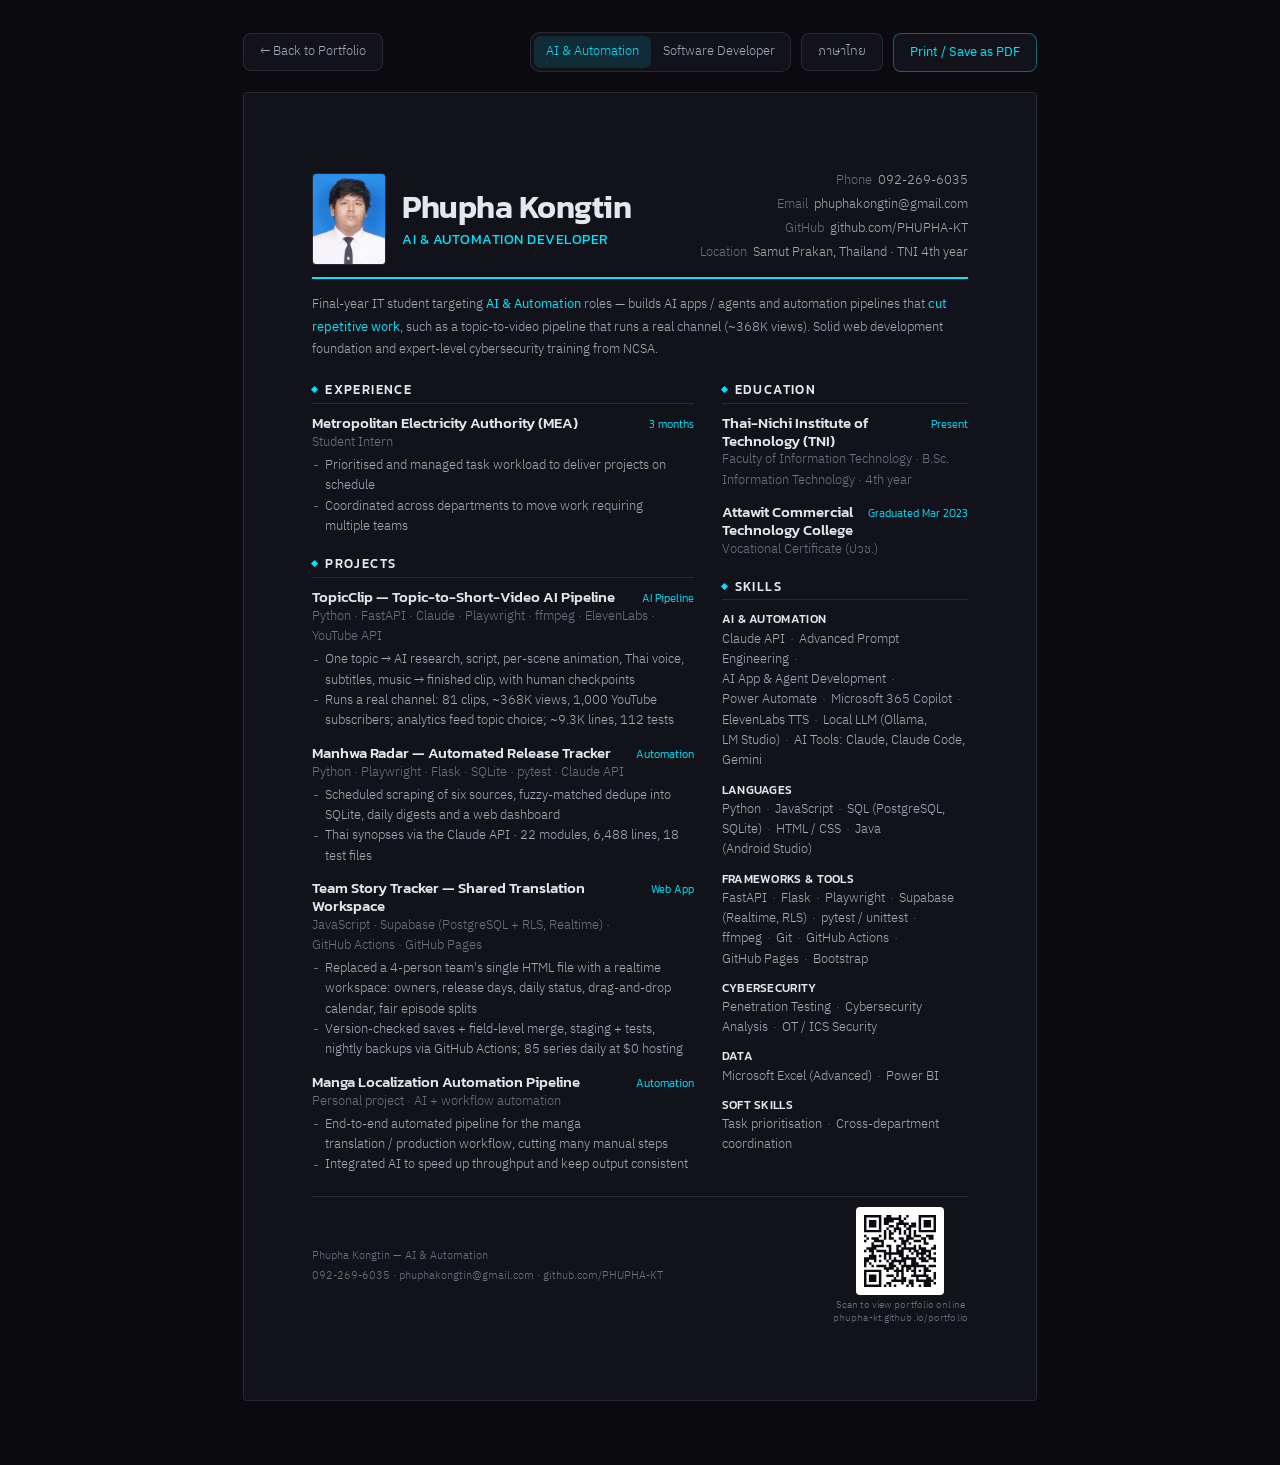
==== commit 3db19741: "Add TopicClip project (topic-to-short-video AI pipeline) - Lead project card: pipeline description, " ====
--- a/resume-en.html
+++ b/resume-en.html
@@ -54,8 +54,8 @@
 
     <p class="r-summary" data-only="ai">
       Final-year IT student targeting <em><span class="nw">AI &amp; Automation</span></em> roles&nbsp;— builds <span class="nw">AI apps / agents</span>
-      and automation pipelines that <em>cut repetitive work</em>, such as a six-source release tracker that translates
-      synopses with the <span class="nw">Claude API</span>. Solid web development foundation and <span class="nw">expert-level</span>
+      and automation pipelines that <em>cut repetitive work</em>, such as a topic-to-video pipeline that runs
+      a real channel (~368K views). Solid web development foundation and <span class="nw">expert-level</span>
       cybersecurity training <span class="nw">from NCSA.</span>
     </p>
     <p class="r-summary" data-only="dev">
@@ -88,7 +88,19 @@
           <h2 class="r-h2">Projects</h2>
           <!-- Order per track: --ai / --dev -->
           <div class="r-projects">
-            <div class="entry r-proj" style="--ai: 2; --dev: 4">
+            <div class="entry r-proj" style="--ai: 1; --dev: 2">
+              <div class="entry-top">
+                <h3 class="entry-org">TopicClip&nbsp;— Topic-to-Short-Video AI Pipeline</h3>
+                <span class="entry-when">AI Pipeline</span>
+              </div>
+              <p class="entry-role">Python&nbsp;· FastAPI&nbsp;· Claude&nbsp;· Playwright&nbsp;· ffmpeg&nbsp;· ElevenLabs&nbsp;· <span class="nw">YouTube API</span></p>
+              <ul class="entry-desc">
+                <li>One topic → AI research, script, per-scene animation, Thai voice, subtitles, music → finished clip, with human checkpoints</li>
+                <li>Runs a real channel: 81 clips, ~368K views, 1,000 YouTube subscribers; analytics feed topic choice; ~9.3K lines, 112 tests</li>
+              </ul>
+            </div>
+
+            <div class="entry r-proj" style="--ai: 4; --dev: 5" data-only="ai">
               <div class="entry-top">
                 <h3 class="entry-org">Manga Localization Automation Pipeline</h3>
                 <span class="entry-when">Automation</span>
@@ -100,7 +112,7 @@
               </ul>
             </div>
 
-            <div class="entry r-proj" style="--ai: 1; --dev: 2">
+            <div class="entry r-proj" style="--ai: 2; --dev: 3">
               <div class="entry-top">
                 <h3 class="entry-org">Manhwa Radar&nbsp;— Automated Release Tracker</h3>
                 <span class="entry-when">Automation</span>
@@ -108,12 +120,12 @@
               <p class="entry-role">Python&nbsp;· Playwright&nbsp;· Flask&nbsp;· SQLite&nbsp;· pytest&nbsp;· <span class="nw">Claude API</span></p>
               <ul class="entry-desc">
                 <li>Scheduled scraping of six sources, <span class="nw">fuzzy-matched</span> dedupe into SQLite, daily digests and a web dashboard</li>
-                <li data-only="ai">Automatic Thai translation of synopses via the <span class="nw">Claude API</span>&nbsp;· 22 modules, 6,488 lines, 18 test files</li>
-                <li data-only="dev">22 modules, 6,488 lines, covered by 18 pytest files; synopses translated to Thai via the <span class="nw">Claude API</span></li>
-              </ul>
-            </div>
-
-            <div class="entry r-proj" style="--ai: 4; --dev: 3">
+                <li data-only="ai">Thai synopses via the <span class="nw">Claude API</span>&nbsp;· 22 modules, 6,488 lines, 18 test files</li>
+                <li data-only="dev">22 modules, 6,488 lines, 18 pytest files; Thai synopses via the <span class="nw">Claude API</span></li>
+              </ul>
+            </div>
+
+            <div class="entry r-proj" style="--ai: 5; --dev: 4" data-only="dev">
               <div class="entry-top">
                 <h3 class="entry-org">FinQuest&nbsp;— Gamified Personal Finance App</h3>
                 <span class="entry-when">Mobile App</span>
@@ -132,8 +144,8 @@
               </div>
               <p class="entry-role">JavaScript&nbsp;· Supabase (PostgreSQL + <span class="nw">RLS</span>, Realtime)&nbsp;· <span class="nw">GitHub Actions</span>&nbsp;· <span class="nw">GitHub Pages</span></p>
               <ul class="entry-desc">
-                <li>Replaced a four-person webtoon team's single HTML file with a realtime workspace: owners, release days, daily status, drag-and-drop calendar, fair episode splits for new titles</li>
-                <li>Version-checked saves with field-level merge, staging site + tests, nightly off-site backups via GitHub Actions; used daily for 85 series at $0 hosting</li>
+                <li>Replaced a 4-person team's single HTML file with a realtime workspace: owners, release days, daily status, drag-and-drop calendar, fair episode splits</li>
+                <li>Version-checked saves + field-level merge, staging + tests, nightly backups via GitHub Actions; 85 series daily at $0 hosting</li>
               </ul>
             </div>
           </div>
@@ -169,7 +181,7 @@
             <div class="skill-row" style="--ai: 1; --dev: 3">
               <p class="skill-name">AI &amp; AUTOMATION</p>
               <p class="skill-list">
-                <span class="nw">Claude API</span><span class="sep">·</span><wbr>Advanced Prompt Engineering<span class="sep">·</span><wbr><span class="nw">AI App &amp; Agent Development</span><span class="sep">·</span><wbr><span class="nw">Power Automate</span><span class="sep">·</span><wbr><span class="nw">Microsoft 365 Copilot</span><span class="sep">·</span><wbr>Local LLM (Ollama, <span class="nw">LM Studio</span>)<span class="sep">·</span><wbr>AI Tools: Claude, <span class="nw">Claude Code</span>, Gemini
+                <span class="nw">Claude API</span><span class="sep">·</span><wbr>Advanced Prompt Engineering<span class="sep">·</span><wbr><span class="nw">AI App &amp; Agent Development</span><span class="sep">·</span><wbr><span class="nw">Power Automate</span><span class="sep">·</span><wbr><span class="nw">Microsoft 365 Copilot</span><span class="sep">·</span><wbr>ElevenLabs TTS<span class="sep">·</span><wbr>Local LLM (Ollama, <span class="nw">LM Studio</span>)<span class="sep">·</span><wbr>AI Tools: Claude, <span class="nw">Claude Code</span>, Gemini
               </p>
             </div>
 
@@ -183,7 +195,7 @@
             <div class="skill-row" style="--ai: 3; --dev: 2">
               <p class="skill-name">FRAMEWORKS &amp; TOOLS</p>
               <p class="skill-list">
-                Flask<span class="sep">·</span><wbr>Playwright<span class="sep">·</span><wbr>Supabase (Realtime, <span class="nw">RLS</span>)<span class="sep">·</span><wbr>pytest<span class="sep">·</span><wbr>Git<span class="sep">·</span><wbr><span class="nw">GitHub Actions</span><span class="sep">·</span><wbr><span class="nw">GitHub Pages</span><span class="sep">·</span><wbr>Bootstrap
+                FastAPI<span class="sep">·</span><wbr>Flask<span class="sep">·</span><wbr>Playwright<span class="sep">·</span><wbr>Supabase (Realtime, <span class="nw">RLS</span>)<span class="sep">·</span><wbr>pytest / unittest<span class="sep">·</span><wbr>ffmpeg<span class="sep">·</span><wbr>Git<span class="sep">·</span><wbr><span class="nw">GitHub Actions</span><span class="sep">·</span><wbr><span class="nw">GitHub Pages</span><span class="sep">·</span><wbr>Bootstrap
               </p>
             </div>
 
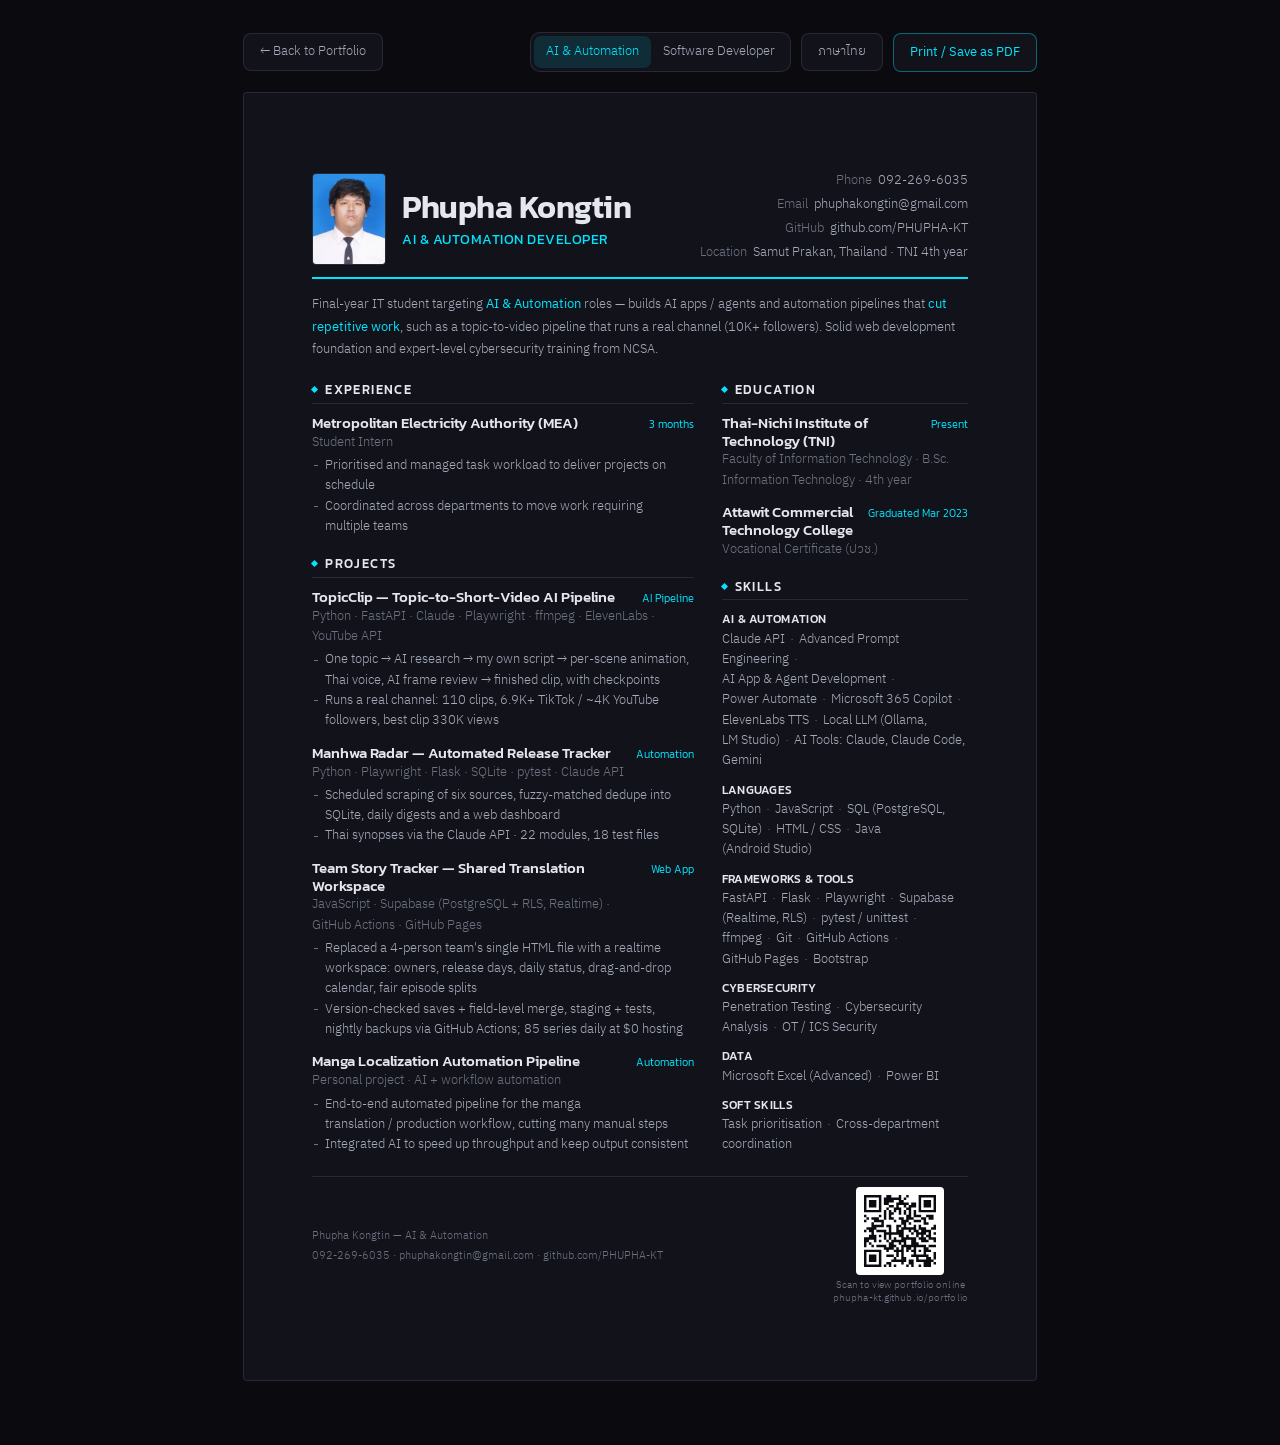
==== commit 54ffa1e3: "Update TopicClip stats; always start at top on reload - TopicClip (as of 2026-11-10): 110 clips, 6.9" ====
--- a/resume-en.html
+++ b/resume-en.html
@@ -14,8 +14,8 @@
   <link rel="preconnect" href="https://fonts.gstatic.com" crossorigin />
   <link href="https://fonts.googleapis.com/css2?family=Kanit:wght@300;400;500;600&family=IBM+Plex+Sans+Thai:wght@300;400;500;600&display=swap" rel="stylesheet" />
 
-  <link rel="stylesheet" href="resume.css" />
-  <script src="resume-track.js"></script>
+  <link rel="stylesheet" href="resume.css?v=202611101101" />
+  <script src="resume-track.js?v=202611101101"></script>
 </head>
 <body>
 
@@ -55,7 +55,7 @@
     <p class="r-summary" data-only="ai">
       Final-year IT student targeting <em><span class="nw">AI &amp; Automation</span></em> roles&nbsp;— builds <span class="nw">AI apps / agents</span>
       and automation pipelines that <em>cut repetitive work</em>, such as a topic-to-video pipeline that runs
-      a real channel (~368K views). Solid web development foundation and <span class="nw">expert-level</span>
+      a real channel (10K+ followers). Solid web development foundation and <span class="nw">expert-level</span>
       cybersecurity training <span class="nw">from NCSA.</span>
     </p>
     <p class="r-summary" data-only="dev">
@@ -95,8 +95,9 @@
               </div>
               <p class="entry-role">Python&nbsp;· FastAPI&nbsp;· Claude&nbsp;· Playwright&nbsp;· ffmpeg&nbsp;· ElevenLabs&nbsp;· <span class="nw">YouTube API</span></p>
               <ul class="entry-desc">
-                <li>One topic → AI research, script, per-scene animation, Thai voice, subtitles, music → finished clip, with human checkpoints</li>
-                <li>Runs a real channel: 81 clips, ~368K views, 1,000 YouTube subscribers; analytics feed topic choice; ~9.3K lines, 112 tests</li>
+                <li>One topic → AI research → my own script → per-scene animation, Thai voice, AI frame review → finished clip, with checkpoints</li>
+                <li data-only="ai">Runs a real channel: 110 clips, 6.9K+ TikTok / ~4K YouTube followers, best clip 330K views</li>
+                <li data-only="dev">Runs a real channel: 110 clips, 6.9K+ TikTok / ~4K YouTube followers, best clip 330K views; 136 tests</li>
               </ul>
             </div>
 
@@ -120,8 +121,8 @@
               <p class="entry-role">Python&nbsp;· Playwright&nbsp;· Flask&nbsp;· SQLite&nbsp;· pytest&nbsp;· <span class="nw">Claude API</span></p>
               <ul class="entry-desc">
                 <li>Scheduled scraping of six sources, <span class="nw">fuzzy-matched</span> dedupe into SQLite, daily digests and a web dashboard</li>
-                <li data-only="ai">Thai synopses via the <span class="nw">Claude API</span>&nbsp;· 22 modules, 6,488 lines, 18 test files</li>
-                <li data-only="dev">22 modules, 6,488 lines, 18 pytest files; Thai synopses via the <span class="nw">Claude API</span></li>
+                <li data-only="ai">Thai synopses via the <span class="nw">Claude API</span>&nbsp;· 22 modules, 18 test files</li>
+                <li data-only="dev">22 modules, 18 pytest files; Thai synopses via the <span class="nw">Claude API</span></li>
               </ul>
             </div>
 
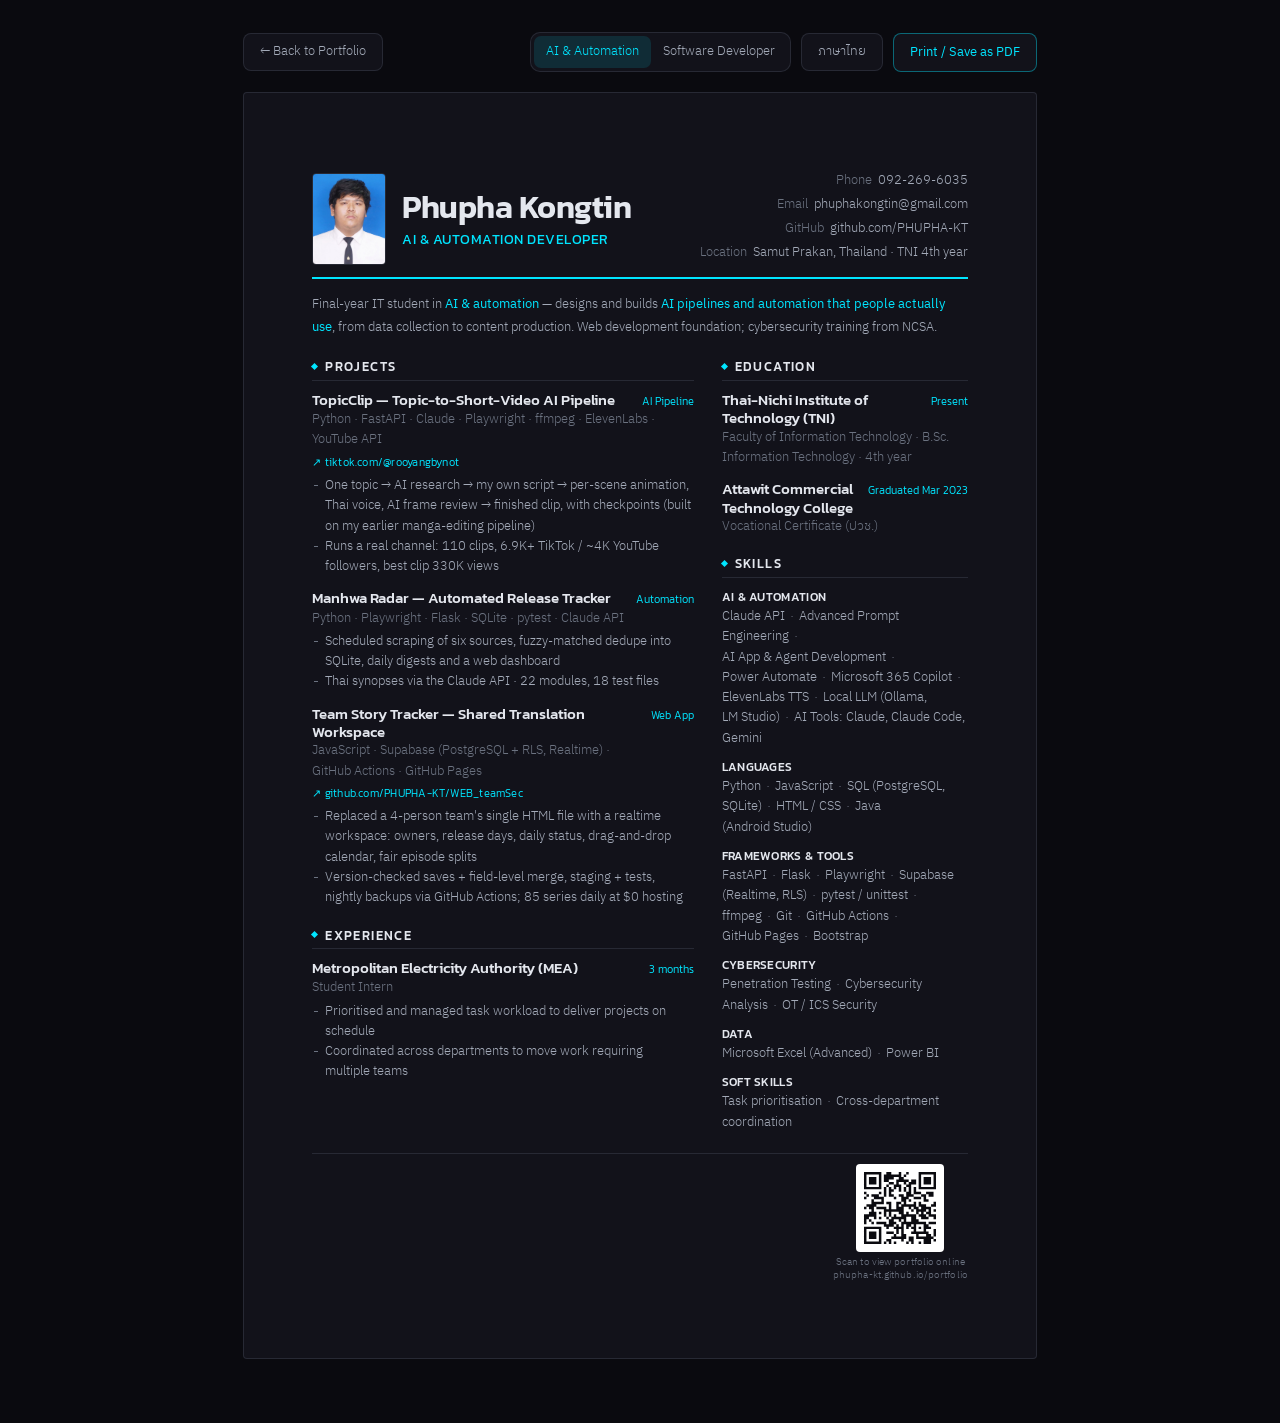
==== commit 949f4fe0: "Resume: projects first, project links, tighter summaries - Projects now precede Experience (the stro" ====
--- a/resume-en.html
+++ b/resume-en.html
@@ -14,8 +14,8 @@
   <link rel="preconnect" href="https://fonts.gstatic.com" crossorigin />
   <link href="https://fonts.googleapis.com/css2?family=Kanit:wght@300;400;500;600&family=IBM+Plex+Sans+Thai:wght@300;400;500;600&display=swap" rel="stylesheet" />
 
-  <link rel="stylesheet" href="resume.css?v=202611101101" />
-  <script src="resume-track.js?v=202611101101"></script>
+  <link rel="stylesheet" href="resume.css?v=202611120557" />
+  <script src="resume-track.js?v=202611120557"></script>
 </head>
 <body>
 
@@ -53,21 +53,77 @@
     </header>
 
     <p class="r-summary" data-only="ai">
-      Final-year IT student targeting <em><span class="nw">AI &amp; Automation</span></em> roles&nbsp;— builds <span class="nw">AI apps / agents</span>
-      and automation pipelines that <em>cut repetitive work</em>, such as a topic-to-video pipeline that runs
-      a real channel (10K+ followers). Solid web development foundation and <span class="nw">expert-level</span>
-      cybersecurity training <span class="nw">from NCSA.</span>
+      Final-year IT student in <em><span class="nw">AI &amp; automation</span></em>&nbsp;— designs and builds <em>AI pipelines and automation that people actually use</em>,
+      from data collection to content production. Web development foundation; cybersecurity training <span class="nw">from NCSA.</span>
     </p>
     <p class="r-summary" data-only="dev">
-      Final-year IT student targeting <em><span class="nw">software development</span></em> roles&nbsp;— ships <em>web apps a team uses every day</em>
-      (realtime sync, <span class="nw">row-level security</span>, tests and CI-driven backups) and Python backends,
-      using AI tools deliberately to move faster. <span class="nw">Expert-level</span> cybersecurity training <span class="nw">from NCSA.</span>
+      Final-year IT student in <em><span class="nw">software development</span></em>&nbsp;— builds <em>web apps and backends used daily</em>,
+      with tests and CI, using AI tools deliberately. Cybersecurity training <span class="nw">from NCSA.</span>
     </p>
 
     <div class="r-body">
 
       <!-- ===================== MAIN COLUMN ===================== -->
       <div class="r-main">
+
+        <section>
+          <h2 class="r-h2">Projects</h2>
+          <!-- Order per track: --ai / --dev -->
+          <div class="r-projects">
+            <div class="entry r-proj" style="--ai: 1; --dev: 2">
+              <div class="entry-top">
+                <h3 class="entry-org">TopicClip&nbsp;— Topic-to-Short-Video AI Pipeline</h3>
+                <span class="entry-when">AI Pipeline</span>
+              </div>
+              <p class="entry-role">Python&nbsp;· FastAPI&nbsp;· Claude&nbsp;· Playwright&nbsp;· ffmpeg&nbsp;· ElevenLabs&nbsp;· <span class="nw">YouTube API</span></p>
+              <a class="r-proj-link" href="https://www.tiktok.com/@rooyangbynot">tiktok.com/@rooyangbynot</a>
+              <ul class="entry-desc">
+                <li>One topic → AI research → my own script → per-scene animation, Thai voice, AI frame review → finished clip, with checkpoints (built on my earlier manga-editing pipeline)</li>
+                <li data-only="ai">Runs a real channel: 110 clips, 6.9K+ TikTok / ~4K YouTube followers, best clip 330K views</li>
+                <li data-only="dev">Runs a real channel: 110 clips, 6.9K+ TikTok / ~4K YouTube followers, best clip 330K views; 136 tests</li>
+              </ul>
+            </div>
+
+
+            <div class="entry r-proj" style="--ai: 2; --dev: 3">
+              <div class="entry-top">
+                <h3 class="entry-org">Manhwa Radar&nbsp;— Automated Release Tracker</h3>
+                <span class="entry-when">Automation</span>
+              </div>
+              <p class="entry-role">Python&nbsp;· Playwright&nbsp;· Flask&nbsp;· SQLite&nbsp;· pytest&nbsp;· <span class="nw">Claude API</span></p>
+              <ul class="entry-desc">
+                <li>Scheduled scraping of six sources, <span class="nw">fuzzy-matched</span> dedupe into SQLite, daily digests and a web dashboard</li>
+                <li data-only="ai">Thai synopses via the <span class="nw">Claude API</span>&nbsp;· 22 modules, 18 test files</li>
+                <li data-only="dev">22 modules, 18 pytest files; Thai synopses via the <span class="nw">Claude API</span></li>
+              </ul>
+            </div>
+
+            <div class="entry r-proj" style="--ai: 5; --dev: 4" data-only="dev">
+              <div class="entry-top">
+                <h3 class="entry-org">FinQuest&nbsp;— Gamified Personal Finance App</h3>
+                <span class="entry-when">Mobile App</span>
+              </div>
+              <p class="entry-role">Two-person team project&nbsp;· with Phuminan Kuroda</p>
+              <ul class="entry-desc">
+                <li>Income/expense logging with a real-time balance, doughnut chart, and <span class="nw">Level &amp; XP</span> daily missions to build saving habits</li>
+                <li>Financial Clinic based on the 50/30/20 rule, bill splitter with receipt photos, TH/EN and dark/light themes</li>
+              </ul>
+            </div>
+
+            <div class="entry r-proj" style="--ai: 3; --dev: 1">
+              <div class="entry-top">
+                <h3 class="entry-org">Team Story Tracker&nbsp;— Shared Translation Workspace</h3>
+                <span class="entry-when">Web App</span>
+              </div>
+              <p class="entry-role">JavaScript&nbsp;· Supabase (PostgreSQL + <span class="nw">RLS</span>, Realtime)&nbsp;· <span class="nw">GitHub Actions</span>&nbsp;· <span class="nw">GitHub Pages</span></p>
+              <a class="r-proj-link" href="https://github.com/PHUPHA-KT/WEB_teamSec">github.com/PHUPHA-KT/WEB_teamSec</a>
+              <ul class="entry-desc">
+                <li>Replaced a 4-person team's single HTML file with a realtime workspace: owners, release days, daily status, drag-and-drop calendar, fair episode splits</li>
+                <li>Version-checked saves + field-level merge, staging + tests, nightly backups via GitHub Actions; 85 series daily at $0 hosting</li>
+              </ul>
+            </div>
+          </div>
+        </section>
 
         <section>
           <h2 class="r-h2">Experience</h2>
@@ -84,74 +140,6 @@
           </div>
         </section>
 
-        <section>
-          <h2 class="r-h2">Projects</h2>
-          <!-- Order per track: --ai / --dev -->
-          <div class="r-projects">
-            <div class="entry r-proj" style="--ai: 1; --dev: 2">
-              <div class="entry-top">
-                <h3 class="entry-org">TopicClip&nbsp;— Topic-to-Short-Video AI Pipeline</h3>
-                <span class="entry-when">AI Pipeline</span>
-              </div>
-              <p class="entry-role">Python&nbsp;· FastAPI&nbsp;· Claude&nbsp;· Playwright&nbsp;· ffmpeg&nbsp;· ElevenLabs&nbsp;· <span class="nw">YouTube API</span></p>
-              <ul class="entry-desc">
-                <li>One topic → AI research → my own script → per-scene animation, Thai voice, AI frame review → finished clip, with checkpoints</li>
-                <li data-only="ai">Runs a real channel: 110 clips, 6.9K+ TikTok / ~4K YouTube followers, best clip 330K views</li>
-                <li data-only="dev">Runs a real channel: 110 clips, 6.9K+ TikTok / ~4K YouTube followers, best clip 330K views; 136 tests</li>
-              </ul>
-            </div>
-
-            <div class="entry r-proj" style="--ai: 4; --dev: 5" data-only="ai">
-              <div class="entry-top">
-                <h3 class="entry-org">Manga Localization Automation Pipeline</h3>
-                <span class="entry-when">Automation</span>
-              </div>
-              <p class="entry-role">Personal project&nbsp;· AI + workflow automation</p>
-              <ul class="entry-desc">
-                <li>End-to-end automated pipeline for the manga <span class="nw">translation / production</span> workflow, cutting many <span class="nw">manual steps</span></li>
-                <li>Integrated AI to speed up throughput and keep output consistent</li>
-              </ul>
-            </div>
-
-            <div class="entry r-proj" style="--ai: 2; --dev: 3">
-              <div class="entry-top">
-                <h3 class="entry-org">Manhwa Radar&nbsp;— Automated Release Tracker</h3>
-                <span class="entry-when">Automation</span>
-              </div>
-              <p class="entry-role">Python&nbsp;· Playwright&nbsp;· Flask&nbsp;· SQLite&nbsp;· pytest&nbsp;· <span class="nw">Claude API</span></p>
-              <ul class="entry-desc">
-                <li>Scheduled scraping of six sources, <span class="nw">fuzzy-matched</span> dedupe into SQLite, daily digests and a web dashboard</li>
-                <li data-only="ai">Thai synopses via the <span class="nw">Claude API</span>&nbsp;· 22 modules, 18 test files</li>
-                <li data-only="dev">22 modules, 18 pytest files; Thai synopses via the <span class="nw">Claude API</span></li>
-              </ul>
-            </div>
-
-            <div class="entry r-proj" style="--ai: 5; --dev: 4" data-only="dev">
-              <div class="entry-top">
-                <h3 class="entry-org">FinQuest&nbsp;— Gamified Personal Finance App</h3>
-                <span class="entry-when">Mobile App</span>
-              </div>
-              <p class="entry-role">Two-person team project&nbsp;· with Phuminan Kuroda</p>
-              <ul class="entry-desc">
-                <li>Income/expense logging with a real-time balance, doughnut chart, and <span class="nw">Level &amp; XP</span> daily missions to build saving habits</li>
-                <li>Financial Clinic based on the 50/30/20 rule, bill splitter with receipt photos, TH/EN and dark/light themes</li>
-              </ul>
-            </div>
-
-            <div class="entry r-proj" style="--ai: 3; --dev: 1">
-              <div class="entry-top">
-                <h3 class="entry-org">Team Story Tracker&nbsp;— Shared Translation Workspace</h3>
-                <span class="entry-when">Web App</span>
-              </div>
-              <p class="entry-role">JavaScript&nbsp;· Supabase (PostgreSQL + <span class="nw">RLS</span>, Realtime)&nbsp;· <span class="nw">GitHub Actions</span>&nbsp;· <span class="nw">GitHub Pages</span></p>
-              <ul class="entry-desc">
-                <li>Replaced a 4-person team's single HTML file with a realtime workspace: owners, release days, daily status, drag-and-drop calendar, fair episode splits</li>
-                <li>Version-checked saves + field-level merge, staging + tests, nightly backups via GitHub Actions; 85 series daily at $0 hosting</li>
-              </ul>
-            </div>
-          </div>
-        </section>
-
       </div>
 
       <!-- ===================== SIDE COLUMN ===================== -->
@@ -227,10 +215,6 @@
     </div>
 
     <footer class="r-foot">
-      <div class="r-foot-info">
-        <span>Phupha Kongtin&nbsp;— <span class="nw" data-only="ai">AI &amp; Automation</span><span class="nw" data-only="dev">Software Developer</span></span>
-        <span>092-269-6035&nbsp;· phuphakongtin@gmail.com&nbsp;· github.com/PHUPHA-KT</span>
-      </div>
       <figure class="r-qr">
         <img src="qr.svg" alt="QR code to online portfolio" width="88" height="88" />
         <figcaption>Scan to view portfolio online<br />phupha-kt.github.io/portfolio</figcaption>
--- a/resume.css
+++ b/resume.css
@@ -211,13 +211,13 @@
 /* ---------- Project demo link ---------- */
 .r-proj-link {
   display: inline-block;
-  margin-top: 3px;
-  font-size: 9pt;
+  margin-top: 1px;
+  font-size: 8.5pt;
   color: var(--accent);
   font-family: var(--font-display);
   letter-spacing: 0.02em;
 }
-.r-proj-link::before { content: "▶ "; font-size: 0.85em; }
+.r-proj-link::before { content: "↗ "; }
 
 /* ---------- Skills ---------- */
 .skill-row + .skill-row { margin-top: 9px; }
@@ -239,7 +239,7 @@
   font-size: 8.5pt;
   color: var(--text-low);
   display: flex;
-  justify-content: space-between;
+  justify-content: flex-end;
   align-items: center;
   gap: 12px;
   flex-wrap: wrap;
